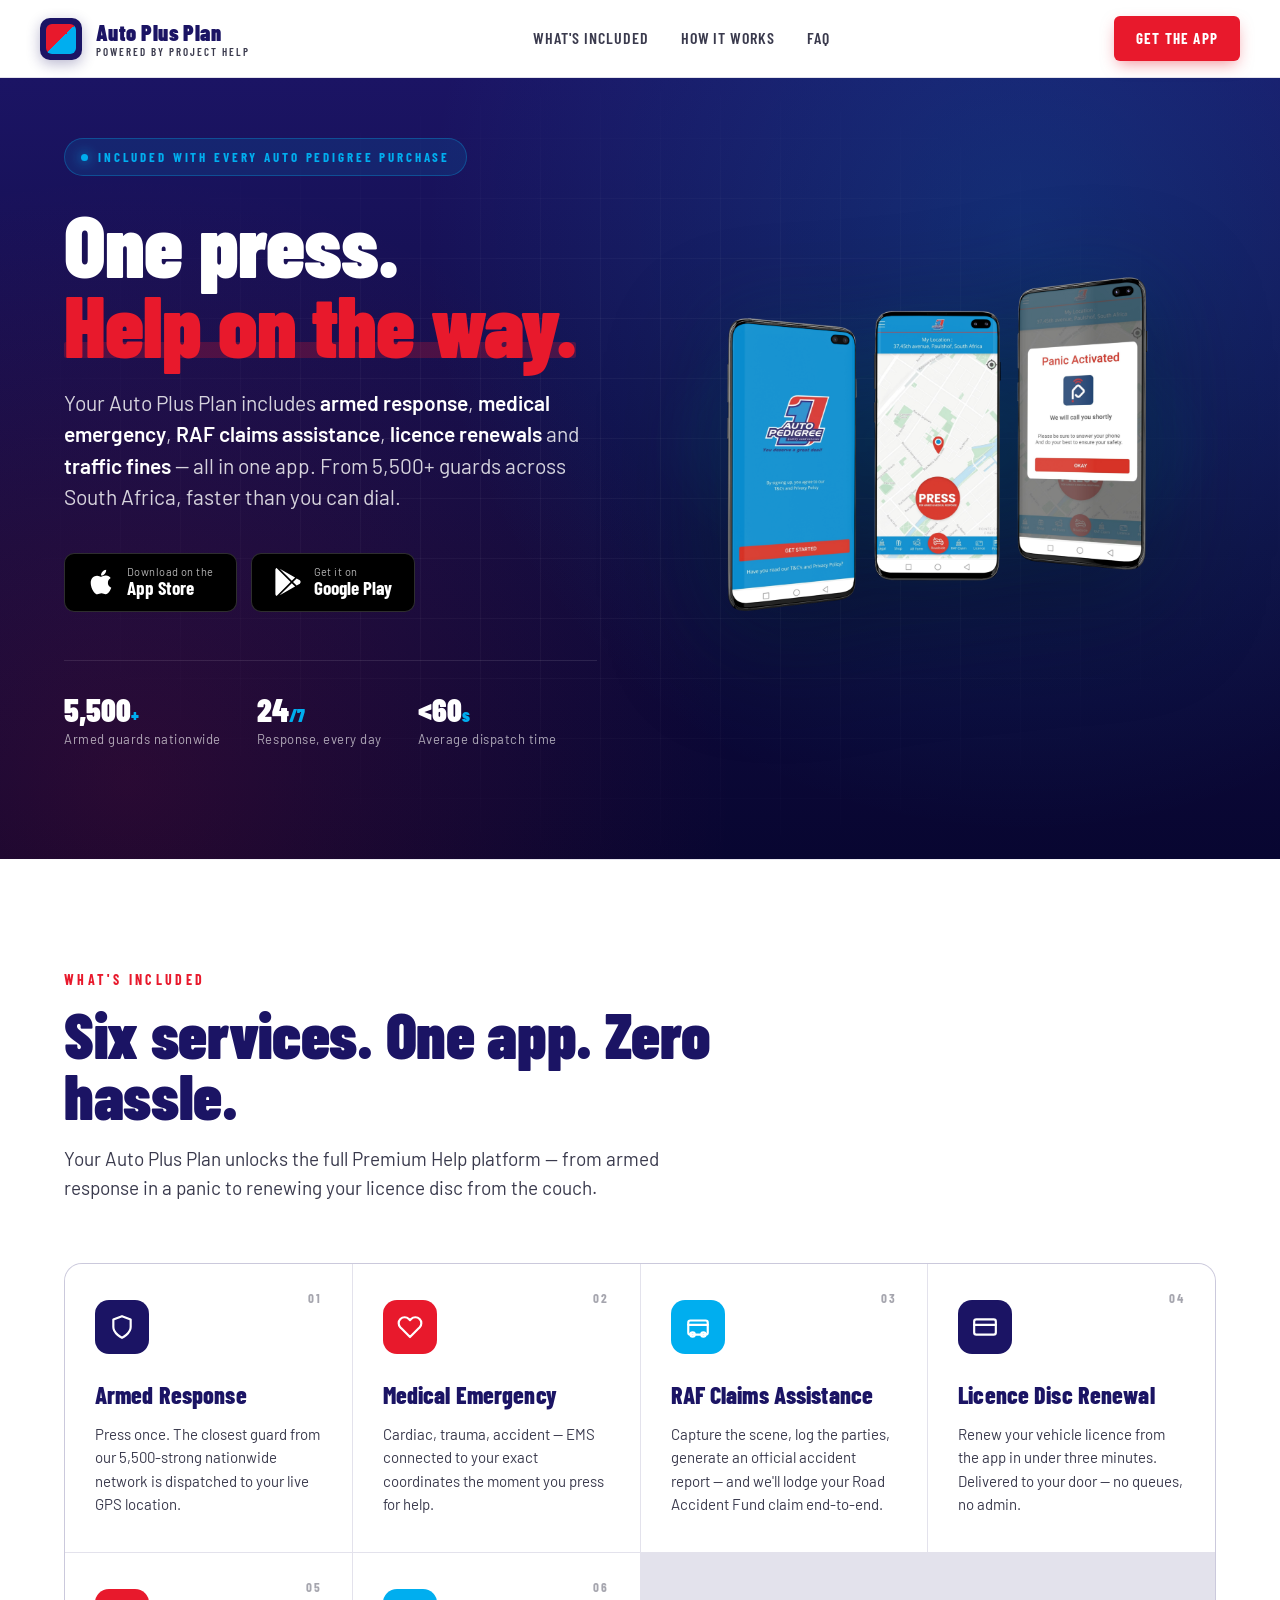
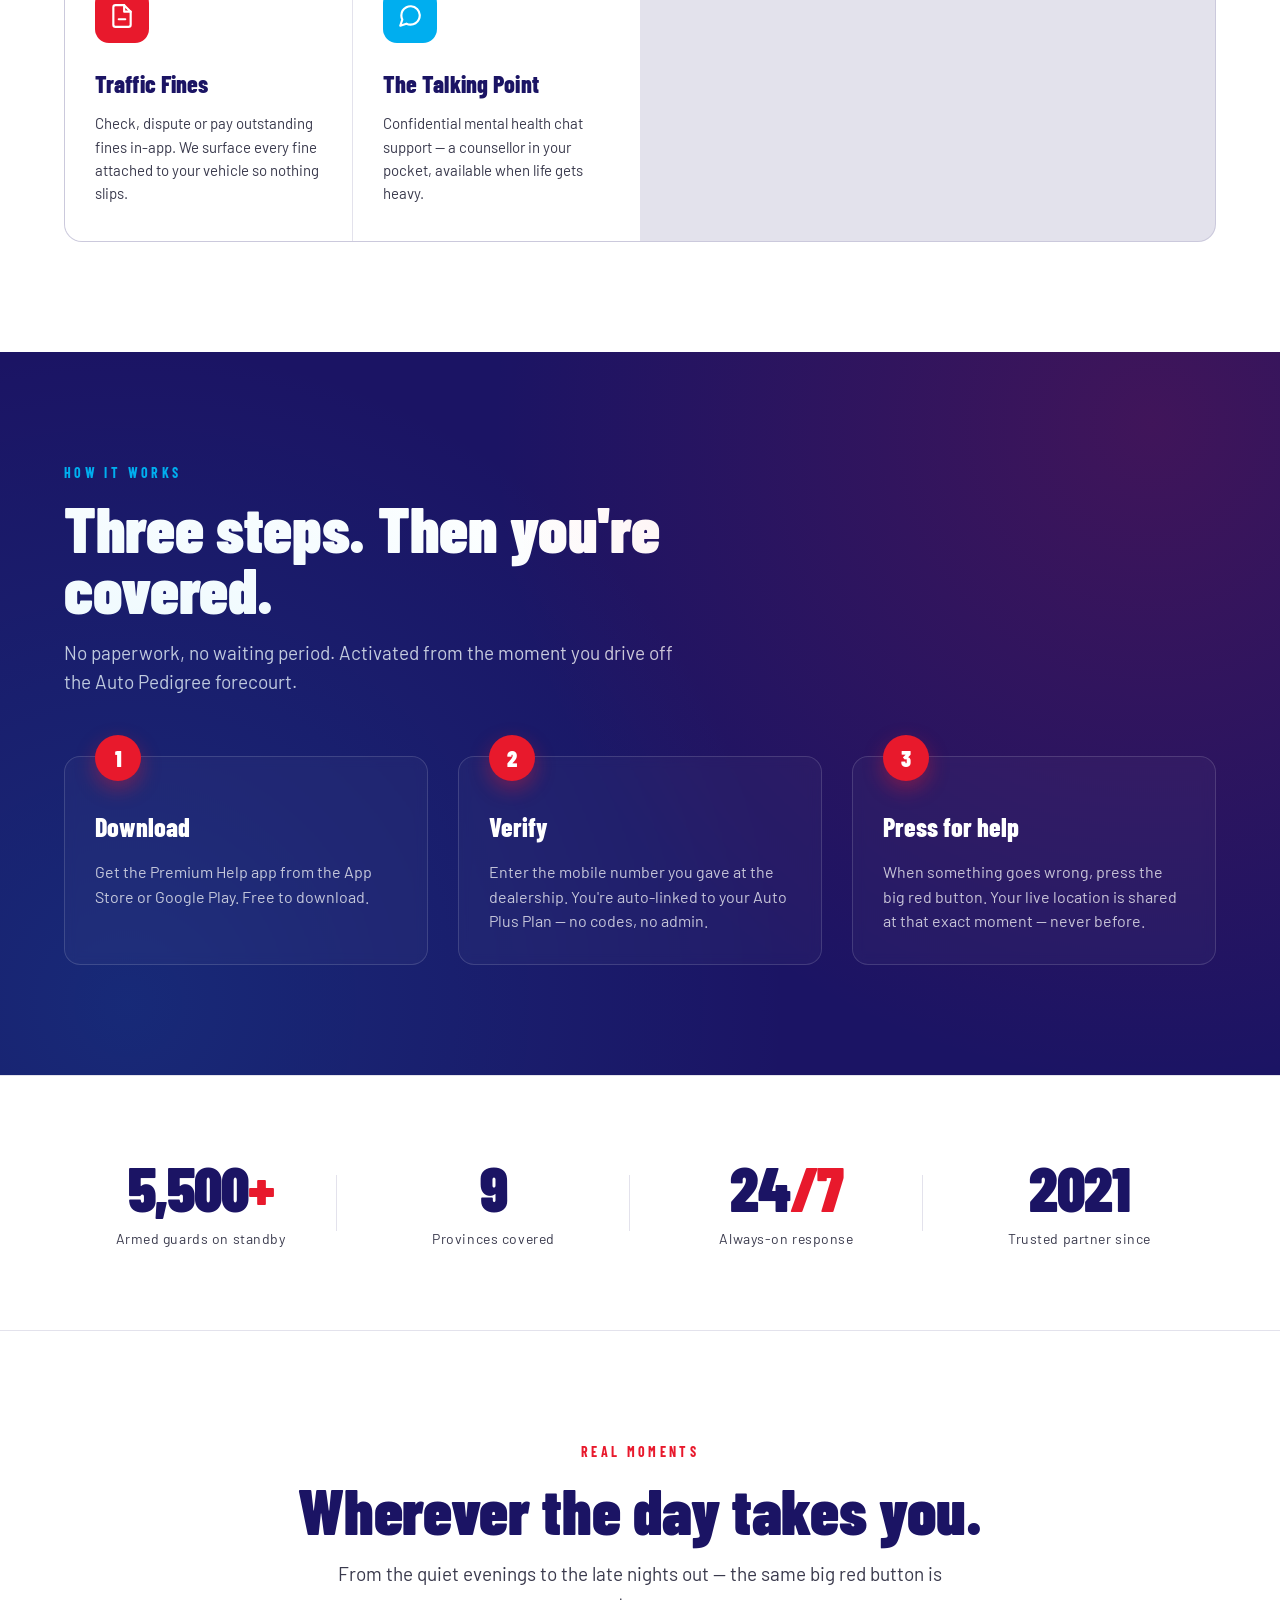
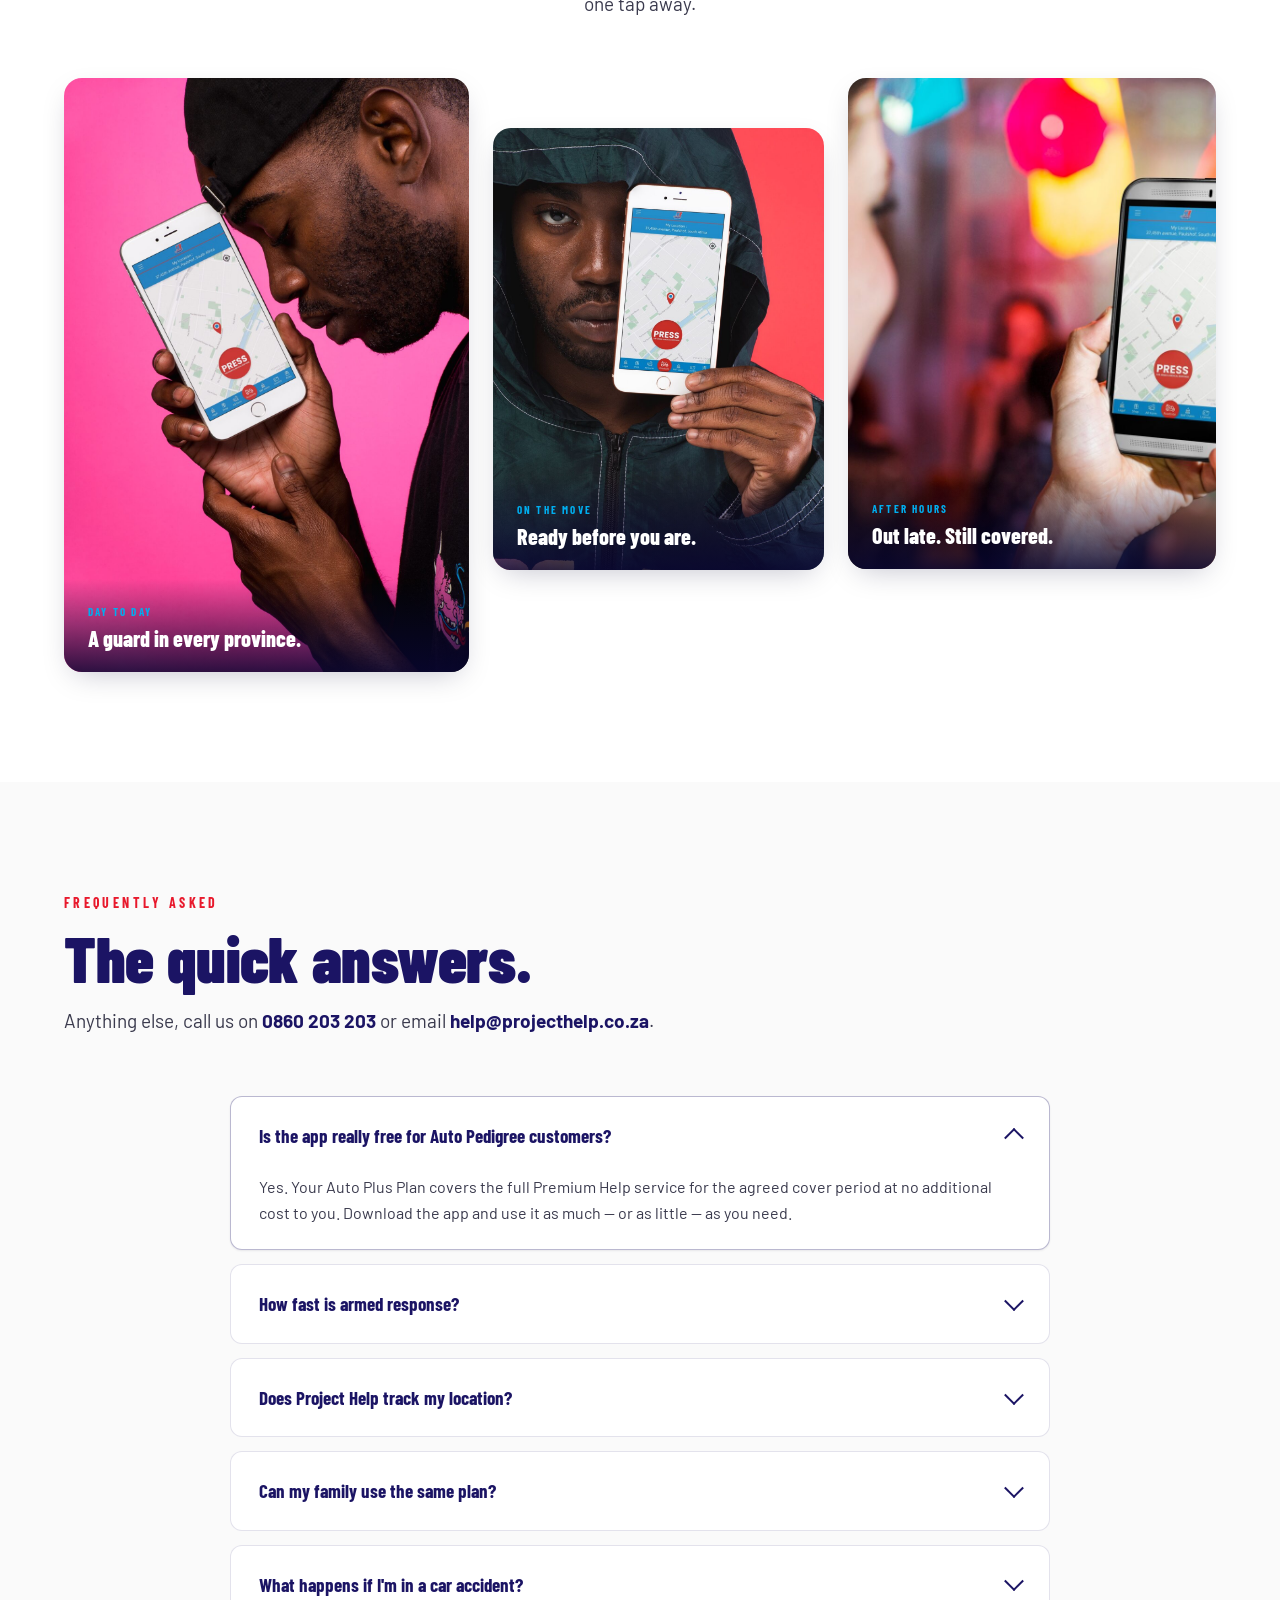
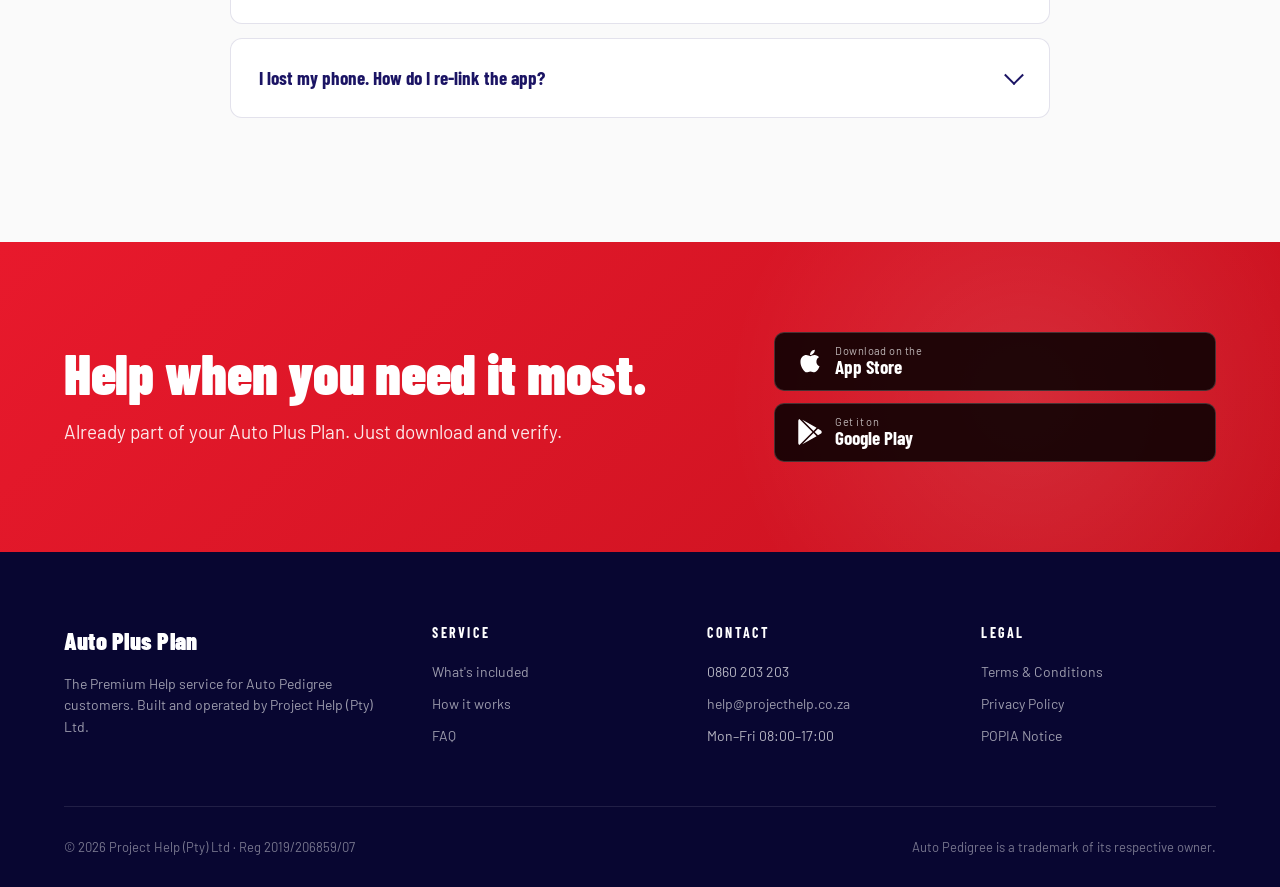
==== docs/index.html @ a04f2f15 "Initial: Auto Pedigree Auto Plus Plan landing page" ====
<!DOCTYPE html>
<html lang="en">
<head>
<meta charset="UTF-8" />
<meta name="viewport" content="width=device-width, initial-scale=1.0" />
<title>Auto Plus Plan — Powered by Project Help</title>
<meta name="description" content="Armed response, medical emergencies, RAF claims, licence renewals and traffic fines — all built into your Auto Pedigree Auto Plus Plan. One press. Help on the way." />
<meta property="og:title" content="Auto Plus Plan — Help when you need it most" />
<meta property="og:description" content="Your Auto Pedigree Auto Plus Plan includes armed response, medical emergency, RAF claims and more — all in one app. Available on App Store and Google Play." />
<meta property="og:type" content="website" />
<link rel="preconnect" href="https://fonts.googleapis.com" />
<link rel="preconnect" href="https://fonts.gstatic.com" crossorigin />
<link href="https://fonts.googleapis.com/css2?family=Barlow:wght@400;500;600;700&family=Barlow+Condensed:wght@500;600;700;800;900&display=swap" rel="stylesheet" />
<style>
:root{
  --navy:#1B1464;
  --navy-dark:#100c40;
  --navy-deeper:#080631;
  --red:#E8192C;
  --red-dark:#c8121f;
  --sky:#00AEEF;
  --sky-soft:#e6f7fd;
  --paper:#FAFAFA;
  --ink:#0a0a14;
  --ink-soft:#3a3a4d;
  --line:rgba(27,20,100,.12);
  --shadow-sm: 0 1px 2px rgba(8,6,49,.08);
  --shadow-md: 0 10px 30px -10px rgba(8,6,49,.25);
  --shadow-lg: 0 25px 60px -20px rgba(8,6,49,.35);
  --display:'Barlow Condensed', system-ui, sans-serif;
  --body:'Barlow', system-ui, sans-serif;
}

*{box-sizing:border-box; margin:0; padding:0;}
html{scroll-behavior:smooth; -webkit-text-size-adjust:100%;}
body{
  font-family:var(--body);
  font-size:17px;
  line-height:1.55;
  color:var(--ink);
  background:var(--paper);
  -webkit-font-smoothing:antialiased;
  overflow-x:hidden;
}
img{max-width:100%; display:block;}
a{color:inherit; text-decoration:none;}
button{font:inherit; cursor:pointer; border:none; background:none;}

.wrap{max-width:1200px; margin:0 auto; padding:0 24px;}

/* ────────────────────────────────────────────────────────────
   NAV
   ──────────────────────────────────────────────────────────── */
.nav{
  position:sticky; top:0; z-index:50;
  background:rgba(255,255,255,.92);
  backdrop-filter:saturate(180%) blur(14px);
  -webkit-backdrop-filter:saturate(180%) blur(14px);
  border-bottom:1px solid var(--line);
}
.nav-inner{
  display:flex; align-items:center; justify-content:space-between;
  padding:16px 0;
}
.nav-brand{
  display:flex; align-items:center; gap:14px;
}
.nav-brand-mark{
  width:42px; height:42px; border-radius:10px;
  background:var(--navy);
  display:grid; place-items:center;
  position:relative;
  box-shadow:0 4px 14px rgba(27,20,100,.3);
}
.nav-brand-mark::before{
  content:""; position:absolute; inset:6px;
  border-radius:6px;
  background:linear-gradient(135deg, var(--red) 0%, var(--red) 50%, var(--sky) 50%, var(--sky) 100%);
}
.nav-brand-text{
  font-family:var(--display);
  font-weight:900;
  font-size:22px;
  line-height:1;
  letter-spacing:.02em;
  color:var(--navy);
}
.nav-brand-text span{
  display:block; font-size:11px; font-weight:600;
  color:var(--ink-soft); letter-spacing:.18em; margin-top:3px;
  text-transform:uppercase;
}
.nav-links{
  display:flex; align-items:center; gap:32px;
}
.nav-links a{
  font-family:var(--display);
  font-weight:600; font-size:16px;
  text-transform:uppercase; letter-spacing:.06em;
  color:var(--ink-soft);
  transition:color .15s;
}
.nav-links a:hover{color:var(--red);}
.nav-cta{
  background:var(--red); color:#fff;
  padding:11px 22px; border-radius:6px;
  font-family:var(--display); font-weight:700;
  font-size:15px; letter-spacing:.08em; text-transform:uppercase;
  box-shadow:0 6px 16px -4px rgba(232,25,44,.5);
  transition:transform .12s, box-shadow .12s;
}
.nav-cta:hover{transform:translateY(-1px); box-shadow:0 10px 22px -4px rgba(232,25,44,.6);}
@media(max-width:780px){.nav-links{display:none;} .nav-cta{padding:9px 16px; font-size:13px;}}

/* ────────────────────────────────────────────────────────────
   HERO
   ──────────────────────────────────────────────────────────── */
.hero{
  position:relative;
  background:
    radial-gradient(circle at 80% 20%, rgba(0,174,239,.18), transparent 50%),
    radial-gradient(circle at 10% 90%, rgba(232,25,44,.14), transparent 45%),
    linear-gradient(180deg, var(--navy) 0%, var(--navy-dark) 60%, var(--navy-deeper) 100%);
  color:#fff;
  overflow:hidden;
  padding:60px 0 110px;
}
.hero::before{
  content:""; position:absolute; inset:0;
  background-image:
    linear-gradient(rgba(255,255,255,.04) 1px, transparent 1px),
    linear-gradient(90deg, rgba(255,255,255,.04) 1px, transparent 1px);
  background-size:60px 60px;
  mask-image:radial-gradient(ellipse at center, #000 30%, transparent 75%);
  -webkit-mask-image:radial-gradient(ellipse at center, #000 30%, transparent 75%);
  pointer-events:none;
}
.hero-grid{
  display:grid;
  grid-template-columns:1fr 1.05fr;
  gap:60px;
  align-items:center;
  position:relative;
}
.hero-eyebrow{
  display:inline-flex; align-items:center; gap:10px;
  font-family:var(--display); font-weight:700;
  font-size:13px; letter-spacing:.22em; text-transform:uppercase;
  color:var(--sky);
  padding:8px 16px;
  background:rgba(0,174,239,.12);
  border:1px solid rgba(0,174,239,.3);
  border-radius:100px;
  margin-bottom:28px;
}
.hero-eyebrow-dot{
  width:7px; height:7px; border-radius:50%;
  background:var(--sky);
  box-shadow:0 0 12px var(--sky);
  animation:pulse 2s ease-in-out infinite;
}
@keyframes pulse{
  0%,100%{opacity:1; transform:scale(1);}
  50%{opacity:.5; transform:scale(1.4);}
}
.hero h1{
  font-family:var(--display);
  font-weight:900;
  font-size:clamp(46px, 7vw, 86px);
  line-height:.92;
  letter-spacing:-.01em;
  margin-bottom:24px;
}
.hero h1 .accent{
  color:var(--red);
  position:relative;
  display:inline-block;
}
.hero h1 .accent::after{
  content:""; position:absolute;
  left:0; right:0; bottom:6%;
  height:.18em;
  background:var(--red);
  opacity:.25;
  border-radius:2px;
  z-index:-1;
}
.hero-sub{
  font-size:21px; line-height:1.5;
  color:rgba(255,255,255,.82);
  max-width:560px;
  margin-bottom:40px;
  font-weight:400;
}
.hero-sub strong{color:#fff; font-weight:600;}
.hero-ctas{
  display:flex; gap:14px; flex-wrap:wrap;
  align-items:center;
}
.store-badge{
  display:inline-flex; align-items:center; gap:12px;
  background:#000; color:#fff;
  padding:12px 22px; border-radius:10px;
  border:1px solid rgba(255,255,255,.18);
  transition:transform .15s, border-color .15s;
}
.store-badge:hover{transform:translateY(-2px); border-color:rgba(255,255,255,.4);}
.store-badge svg{width:28px; height:28px; flex-shrink:0;}
.store-badge-text{display:flex; flex-direction:column; line-height:1.1;}
.store-badge-text small{font-size:11px; color:rgba(255,255,255,.7); letter-spacing:.04em;}
.store-badge-text span{font-family:var(--display); font-weight:700; font-size:19px;}
.hero-trust{
  margin-top:48px;
  display:flex; gap:36px; flex-wrap:wrap;
  padding-top:32px;
  border-top:1px solid rgba(255,255,255,.1);
}
.trust-item{display:flex; flex-direction:column; gap:4px;}
.trust-num{
  font-family:var(--display); font-weight:900;
  font-size:32px; color:#fff; line-height:1;
}
.trust-num .small{font-size:18px; color:var(--sky);}
.trust-label{
  font-size:13px; color:rgba(255,255,255,.65);
  letter-spacing:.04em;
}

/* Hero app mockup — real AP screens */
.hero-app{
  position:relative;
  display:flex; justify-content:center; align-items:center;
}
.hero-app::before{
  content:""; position:absolute;
  inset:8% -6% 8% -6%;
  background:radial-gradient(ellipse at center, rgba(0,174,239,.22) 0%, transparent 65%);
  filter:blur(20px);
  pointer-events:none;
  z-index:0;
}
.hero-app img{
  position:relative; z-index:1;
  width:100%; max-width:640px;
  height:auto;
  filter:drop-shadow(0 30px 60px rgba(0,0,0,.45)) drop-shadow(0 0 40px rgba(0,174,239,.1));
  animation:float 6s ease-in-out infinite;
}
@keyframes float{
  0%,100%{transform:translateY(0);}
  50%{transform:translateY(-10px);}
}

@media(max-width:980px){
  .hero{padding:36px 0 80px;}
  .hero-grid{grid-template-columns:1fr; gap:50px;}
  .hero-app{order:-1;}
  .hero-app img{max-width:520px;}
}
@media(max-width:520px){
  .hero{padding:24px 0 60px;}
  .hero-trust{gap:24px; margin-top:36px;}
  .hero-app img{max-width:100%;}
}

/* ────────────────────────────────────────────────────────────
   SERVICES
   ──────────────────────────────────────────────────────────── */
.section{padding:110px 0;}
.section-eyebrow{
  font-family:var(--display); font-weight:700;
  font-size:14px; letter-spacing:.24em; text-transform:uppercase;
  color:var(--red);
  margin-bottom:14px;
}
.section-title{
  font-family:var(--display); font-weight:900;
  font-size:clamp(38px, 5.2vw, 64px);
  line-height:.95; letter-spacing:-.005em;
  color:var(--navy);
  margin-bottom:18px;
  max-width:760px;
}
.section-sub{
  font-size:19px; color:var(--ink-soft);
  max-width:620px;
  margin-bottom:60px;
}

.services{
  background:#fff;
  position:relative;
}
.services::before{
  content:""; position:absolute; top:0; left:0; right:0; height:1px;
  background:linear-gradient(90deg, transparent, var(--line), transparent);
}
.svc-grid{
  display:grid;
  grid-template-columns:repeat(auto-fit, minmax(280px, 1fr));
  gap:1px;
  background:var(--line);
  border:1px solid var(--line);
  border-radius:18px;
  overflow:hidden;
}
.svc{
  background:#fff;
  padding:36px 30px;
  position:relative;
  transition:background .25s;
}
.svc:hover{background:var(--paper);}
.svc-num{
  font-family:var(--display); font-weight:700;
  font-size:13px; color:var(--ink-soft); opacity:.45;
  letter-spacing:.16em;
  position:absolute; top:24px; right:30px;
}
.svc-icon{
  width:54px; height:54px;
  border-radius:14px;
  display:grid; place-items:center;
  margin-bottom:22px;
  background:var(--navy);
  color:#fff;
  position:relative;
}
.svc:nth-child(2) .svc-icon{background:var(--red);}
.svc:nth-child(3) .svc-icon{background:var(--sky);}
.svc:nth-child(4) .svc-icon{background:var(--navy);}
.svc:nth-child(5) .svc-icon{background:var(--red);}
.svc:nth-child(6) .svc-icon{background:var(--sky);}
.svc-icon svg{width:26px; height:26px;}
.svc-title{
  font-family:var(--display); font-weight:800;
  font-size:24px;
  color:var(--navy);
  margin-bottom:10px;
  letter-spacing:.005em;
}
.svc-body{
  font-size:15px; line-height:1.55;
  color:var(--ink-soft);
}

/* ────────────────────────────────────────────────────────────
   HOW IT WORKS
   ──────────────────────────────────────────────────────────── */
.how{
  background:var(--navy);
  color:#fff;
  position:relative;
  overflow:hidden;
}
.how::before{
  content:""; position:absolute; inset:0;
  background:
    radial-gradient(circle at 90% 10%, rgba(232,25,44,.18), transparent 50%),
    radial-gradient(circle at 10% 90%, rgba(0,174,239,.14), transparent 50%);
  pointer-events:none;
}
.how .section-eyebrow{color:var(--sky);}
.how .section-title{color:#fff;}
.how .section-sub{color:rgba(255,255,255,.78);}
.how-steps{
  display:grid;
  grid-template-columns:repeat(3, 1fr);
  gap:30px;
  position:relative;
}
.step{
  position:relative;
  padding:36px 30px 30px;
  border:1px solid rgba(255,255,255,.14);
  border-radius:16px;
  background:rgba(255,255,255,.03);
  backdrop-filter:blur(6px);
}
.step-num{
  position:absolute; top:-22px; left:30px;
  width:46px; height:46px; border-radius:50%;
  background:var(--red);
  display:grid; place-items:center;
  font-family:var(--display); font-weight:900;
  font-size:22px; color:#fff;
  box-shadow:0 8px 20px rgba(232,25,44,.4);
}
.step-title{
  font-family:var(--display); font-weight:800;
  font-size:26px;
  margin-top:14px;
  margin-bottom:12px;
}
.step-body{
  font-size:16px; line-height:1.55;
  color:rgba(255,255,255,.74);
}
@media(max-width:820px){
  .how-steps{grid-template-columns:1fr;}
}

/* ────────────────────────────────────────────────────────────
   PROOF STRIP
   ──────────────────────────────────────────────────────────── */
.proof{
  background:#fff;
  padding:80px 0;
  border-top:1px solid var(--line);
  border-bottom:1px solid var(--line);
}
.proof-grid{
  display:grid;
  grid-template-columns:repeat(4, 1fr);
  gap:20px;
  text-align:center;
}
.proof-item{
  padding:0 16px;
  position:relative;
}
.proof-item:not(:last-child)::after{
  content:""; position:absolute; right:0; top:20%; bottom:20%;
  width:1px; background:var(--line);
}
.proof-num{
  font-family:var(--display); font-weight:900;
  font-size:clamp(42px, 5vw, 62px);
  color:var(--navy); line-height:1;
  letter-spacing:-.02em;
}
.proof-num .accent{color:var(--red);}
.proof-label{
  margin-top:10px;
  font-size:14px;
  color:var(--ink-soft);
  letter-spacing:.04em;
}
@media(max-width:780px){
  .proof-grid{grid-template-columns:repeat(2, 1fr); gap:32px 16px;}
  .proof-item:nth-child(2)::after{display:none;}
}

/* ────────────────────────────────────────────────────────────
   LIFESTYLE BAND
   ──────────────────────────────────────────────────────────── */
.life{
  background:#fff;
  padding:110px 0;
  position:relative;
  overflow:hidden;
}
.life-head{
  max-width:760px;
  margin:0 auto 60px;
  text-align:center;
}
.life-head .section-eyebrow{margin-bottom:18px;}
.life-head .section-title{margin-left:auto; margin-right:auto;}
.life-head .section-sub{margin-left:auto; margin-right:auto; margin-bottom:0;}

.life-grid{
  display:grid;
  grid-template-columns:1.1fr .9fr 1fr;
  grid-template-rows:auto;
  gap:24px;
  align-items:start;
}
.life-card{
  position:relative;
  border-radius:18px;
  overflow:hidden;
  background:var(--paper);
  box-shadow:var(--shadow-md);
  aspect-ratio:3/4;
}
.life-card.tall{aspect-ratio:3/4.4;}
.life-card.offset{margin-top:50px;}
.life-card img{
  width:100%; height:100%;
  object-fit:cover;
  transition:transform .6s ease;
}
.life-card:hover img{transform:scale(1.04);}
.life-card .life-caption{
  position:absolute;
  left:0; right:0; bottom:0;
  padding:24px 24px 22px;
  background:linear-gradient(180deg, transparent 0%, rgba(8,6,49,.85) 100%);
  color:#fff;
}
.life-card .life-caption-tag{
  font-family:var(--display); font-weight:700;
  font-size:11px; letter-spacing:.2em; text-transform:uppercase;
  color:var(--sky);
  margin-bottom:6px;
}
.life-card .life-caption-title{
  font-family:var(--display); font-weight:800;
  font-size:22px;
  line-height:1.1;
}

@media(max-width:880px){
  .life-grid{grid-template-columns:1fr 1fr; gap:18px;}
  .life-card.offset{margin-top:0;}
  .life-card:nth-child(3){grid-column:1 / -1; aspect-ratio:16/9;}
}
@media(max-width:520px){
  .life-grid{grid-template-columns:1fr;}
  .life-card,
  .life-card.tall,
  .life-card:nth-child(3){aspect-ratio:4/5;}
}
.faq{background:var(--paper);}
.faq-list{
  max-width:820px;
  margin:0 auto;
}
.faq-item{
  border:1px solid var(--line);
  border-radius:12px;
  background:#fff;
  margin-bottom:14px;
  overflow:hidden;
  transition:border-color .15s, box-shadow .15s;
}
.faq-item[open]{
  border-color:rgba(27,20,100,.3);
  box-shadow:var(--shadow-sm);
}
.faq-item summary{
  list-style:none;
  padding:24px 60px 24px 28px;
  font-family:var(--display);
  font-weight:700; font-size:19px;
  color:var(--navy);
  cursor:pointer;
  position:relative;
  transition:color .15s;
}
.faq-item summary::-webkit-details-marker{display:none;}
.faq-item summary::after{
  content:""; position:absolute;
  right:28px; top:50%; transform:translateY(-50%);
  width:12px; height:12px;
  border-right:2px solid currentColor;
  border-bottom:2px solid currentColor;
  transform:translateY(-70%) rotate(45deg);
  transition:transform .2s;
}
.faq-item[open] summary::after{
  transform:translateY(-30%) rotate(-135deg);
}
.faq-item summary:hover{color:var(--red);}
.faq-answer{
  padding:0 28px 24px;
  font-size:16px; line-height:1.6;
  color:var(--ink-soft);
}
.faq-answer strong{color:var(--navy);}

/* ────────────────────────────────────────────────────────────
   CTA STRIP
   ──────────────────────────────────────────────────────────── */
.cta-strip{
  background:linear-gradient(135deg, var(--red) 0%, var(--red-dark) 100%);
  color:#fff;
  padding:90px 0;
  position:relative;
  overflow:hidden;
}
.cta-strip::before{
  content:""; position:absolute;
  top:-50%; right:-10%;
  width:60%; height:200%;
  background:radial-gradient(circle, rgba(255,255,255,.1) 0%, transparent 60%);
  pointer-events:none;
}
.cta-inner{
  display:grid; grid-template-columns:1.5fr 1fr;
  gap:48px;
  align-items:center;
  position:relative;
}
.cta-strip h2{
  font-family:var(--display); font-weight:900;
  font-size:clamp(36px, 4.6vw, 56px);
  line-height:.98;
  letter-spacing:-.005em;
  margin-bottom:16px;
}
.cta-strip p{
  font-size:19px;
  color:rgba(255,255,255,.9);
  max-width:520px;
}
.cta-buttons{
  display:flex; flex-direction:column; gap:12px;
}
@media(max-width:780px){
  .cta-inner{grid-template-columns:1fr; gap:32px;}
  .cta-buttons{flex-direction:row; flex-wrap:wrap;}
}

/* ────────────────────────────────────────────────────────────
   FOOTER
   ──────────────────────────────────────────────────────────── */
.footer{
  background:var(--navy-deeper);
  color:rgba(255,255,255,.7);
  padding:70px 0 30px;
  font-size:14px;
}
.footer-grid{
  display:grid;
  grid-template-columns:1.4fr 1fr 1fr 1fr;
  gap:40px;
  padding-bottom:50px;
  border-bottom:1px solid rgba(255,255,255,.1);
}
.footer-brand{
  font-family:var(--display); font-weight:900;
  color:#fff; font-size:24px;
  margin-bottom:14px;
  letter-spacing:.01em;
}
.footer-tagline{
  font-size:14px;
  color:rgba(255,255,255,.6);
  max-width:340px;
  line-height:1.55;
}
.footer-col h4{
  font-family:var(--display); font-weight:700;
  font-size:14px; letter-spacing:.16em; text-transform:uppercase;
  color:#fff;
  margin-bottom:18px;
}
.footer-col ul{list-style:none;}
.footer-col li{margin-bottom:10px;}
.footer-col a{
  color:rgba(255,255,255,.6);
  transition:color .15s;
}
.footer-col a:hover{color:var(--red);}
.footer-base{
  display:flex; justify-content:space-between; flex-wrap:wrap;
  gap:16px;
  padding-top:30px;
  font-size:13px;
  color:rgba(255,255,255,.45);
}
@media(max-width:780px){
  .footer-grid{grid-template-columns:1fr 1fr; gap:36px 24px;}
}
@media(max-width:480px){
  .footer-grid{grid-template-columns:1fr;}
}

/* ────────────────────────────────────────────────────────────
   UTILITY
   ──────────────────────────────────────────────────────────── */
.fade-in{
  opacity:0; transform:translateY(20px);
  animation:fadeUp .8s ease forwards;
}
@keyframes fadeUp{to{opacity:1; transform:translateY(0);}}
.delay-1{animation-delay:.1s;}
.delay-2{animation-delay:.2s;}
.delay-3{animation-delay:.3s;}
</style>
</head>
<body>

<!-- NAV -->
<nav class="nav">
  <div class="wrap nav-inner">
    <a href="/" class="nav-brand">
      <span class="nav-brand-mark" aria-hidden="true"></span>
      <span class="nav-brand-text">Auto Plus Plan<span>Powered by Project Help</span></span>
    </a>
    <div class="nav-links">
      <a href="#whats-included">What's included</a>
      <a href="#how-it-works">How it works</a>
      <a href="#faq">FAQ</a>
    </div>
    <a href="#download" class="nav-cta">Get the App</a>
  </div>
</nav>

<!-- HERO -->
<section class="hero">
  <div class="wrap hero-grid">
    <div class="hero-copy">
      <div class="hero-eyebrow fade-in">
        <span class="hero-eyebrow-dot"></span>
        Included with every Auto Pedigree purchase
      </div>
      <h1 class="fade-in delay-1">
        One press.<br>
        <span class="accent">Help on the way.</span>
      </h1>
      <p class="hero-sub fade-in delay-2">
        Your Auto Plus Plan includes <strong>armed response</strong>, <strong>medical emergency</strong>, <strong>RAF claims assistance</strong>, <strong>licence renewals</strong> and <strong>traffic fines</strong> — all in one app. From 5,500+ guards across South Africa, faster than you can dial.
      </p>
      <div class="hero-ctas fade-in delay-3" id="download">
        <a href="#" class="store-badge" aria-label="Download on the App Store">
          <svg viewBox="0 0 384 512" fill="currentColor"><path d="M318.7 268.7c-.2-36.7 16.4-64.4 50-84.8-18.8-26.9-47.2-41.7-84.7-44.6-35.5-2.8-74.3 20.7-88.5 20.7-15 0-49.4-19.7-76.4-19.7C63.3 141.2 4 184.8 4 273.5q0 39.3 14.4 81.2c12.8 36.7 59 126.7 107.2 125.2 25.2-.6 43-17.9 75.8-17.9 31.8 0 48.3 17.9 76.4 17.9 48.6-.7 90.4-82.5 102.6-119.3-65.2-30.7-61.7-90-61.7-91.9zm-56.6-164.2c27.3-32.4 24.8-61.9 24-72.5-24.1 1.4-52 16.4-67.9 34.9-17.5 19.8-27.8 44.3-25.6 71.9 26.1 2 49.9-11.4 69.5-34.3z"/></svg>
          <span class="store-badge-text"><small>Download on the</small><span>App Store</span></span>
        </a>
        <a href="#" class="store-badge" aria-label="Get it on Google Play">
          <svg viewBox="0 0 512 512" fill="currentColor"><path d="M325.3 234.3 104.6 13l280.8 161.2-60.1 60.1zM47 0C34 6.8 25.3 19.2 25.3 35.3v441.3c0 16.1 8.7 28.5 21.7 35.3l256.6-256L47 0zm425.2 225.6-58.9-34.1-65.7 64.5 65.7 64.5 60.1-34.1c18-14.3 18-46.5-1.2-60.8zM104.6 499l280.8-161.2-60.1-60.1L104.6 499z"/></svg>
          <span class="store-badge-text"><small>Get it on</small><span>Google Play</span></span>
        </a>
      </div>
      <div class="hero-trust fade-in delay-3">
        <div class="trust-item">
          <div class="trust-num">5,500<span class="small">+</span></div>
          <div class="trust-label">Armed guards nationwide</div>
        </div>
        <div class="trust-item">
          <div class="trust-num">24<span class="small">/7</span></div>
          <div class="trust-label">Response, every day</div>
        </div>
        <div class="trust-item">
          <div class="trust-num">&lt;60<span class="small">s</span></div>
          <div class="trust-label">Average dispatch time</div>
        </div>
      </div>
    </div>

    <div class="hero-app fade-in delay-2">
      <img src="assets/hero-app.png" alt="Auto Pedigree Premium Help app — splash screen, panic button on map, and Panic Activated confirmation" loading="eager" width="640" height="430" />
    </div>
  </div>
</section>

<!-- SERVICES -->
<section class="section services" id="whats-included">
  <div class="wrap">
    <div class="section-eyebrow">What's included</div>
    <h2 class="section-title">Six services. One app. Zero hassle.</h2>
    <p class="section-sub">
      Your Auto Plus Plan unlocks the full Premium Help platform — from armed response in a panic to renewing your licence disc from the couch.
    </p>

    <div class="svc-grid">
      <div class="svc">
        <div class="svc-num">01</div>
        <div class="svc-icon">
          <svg viewBox="0 0 24 24" fill="none" stroke="currentColor" stroke-width="2" stroke-linecap="round" stroke-linejoin="round"><path d="M12 22s8-4 8-10V5l-8-3-8 3v7c0 6 8 10 8 10z"/></svg>
        </div>
        <div class="svc-title">Armed Response</div>
        <div class="svc-body">Press once. The closest guard from our 5,500-strong nationwide network is dispatched to your live GPS location.</div>
      </div>

      <div class="svc">
        <div class="svc-num">02</div>
        <div class="svc-icon">
          <svg viewBox="0 0 24 24" fill="none" stroke="currentColor" stroke-width="2" stroke-linecap="round" stroke-linejoin="round"><path d="M20.84 4.61a5.5 5.5 0 0 0-7.78 0L12 5.67l-1.06-1.06a5.5 5.5 0 0 0-7.78 7.78l1.06 1.06L12 21.23l7.78-7.78 1.06-1.06a5.5 5.5 0 0 0 0-7.78z"/></svg>
        </div>
        <div class="svc-title">Medical Emergency</div>
        <div class="svc-body">Cardiac, trauma, accident — EMS connected to your exact coordinates the moment you press for help.</div>
      </div>

      <div class="svc">
        <div class="svc-num">03</div>
        <div class="svc-icon">
          <svg viewBox="0 0 24 24" fill="none" stroke="currentColor" stroke-width="2" stroke-linecap="round" stroke-linejoin="round"><rect x="3" y="6" width="18" height="13" rx="2"/><circle cx="7" cy="19" r="2"/><circle cx="17" cy="19" r="2"/><path d="M3 10h18"/></svg>
        </div>
        <div class="svc-title">RAF Claims Assistance</div>
        <div class="svc-body">Capture the scene, log the parties, generate an official accident report — and we'll lodge your Road Accident Fund claim end-to-end.</div>
      </div>

      <div class="svc">
        <div class="svc-num">04</div>
        <div class="svc-icon">
          <svg viewBox="0 0 24 24" fill="none" stroke="currentColor" stroke-width="2" stroke-linecap="round" stroke-linejoin="round"><rect x="2" y="5" width="20" height="14" rx="2"/><line x1="2" y1="10" x2="22" y2="10"/></svg>
        </div>
        <div class="svc-title">Licence Disc Renewal</div>
        <div class="svc-body">Renew your vehicle licence from the app in under three minutes. Delivered to your door — no queues, no admin.</div>
      </div>

      <div class="svc">
        <div class="svc-num">05</div>
        <div class="svc-icon">
          <svg viewBox="0 0 24 24" fill="none" stroke="currentColor" stroke-width="2" stroke-linecap="round" stroke-linejoin="round"><path d="M14 2H6a2 2 0 0 0-2 2v16a2 2 0 0 0 2 2h12a2 2 0 0 0 2-2V8z"/><polyline points="14 2 14 8 20 8"/><line x1="9" y1="15" x2="15" y2="15"/></svg>
        </div>
        <div class="svc-title">Traffic Fines</div>
        <div class="svc-body">Check, dispute or pay outstanding fines in-app. We surface every fine attached to your vehicle so nothing slips.</div>
      </div>

      <div class="svc">
        <div class="svc-num">06</div>
        <div class="svc-icon">
          <svg viewBox="0 0 24 24" fill="none" stroke="currentColor" stroke-width="2" stroke-linecap="round" stroke-linejoin="round"><path d="M21 11.5a8.38 8.38 0 0 1-.9 3.8 8.5 8.5 0 0 1-7.6 4.7 8.38 8.38 0 0 1-3.8-.9L3 21l1.9-5.7a8.38 8.38 0 0 1-.9-3.8 8.5 8.5 0 0 1 4.7-7.6 8.38 8.38 0 0 1 3.8-.9h.5a8.48 8.48 0 0 1 8 8v.5z"/></svg>
        </div>
        <div class="svc-title">The Talking Point</div>
        <div class="svc-body">Confidential mental health chat support — a counsellor in your pocket, available when life gets heavy.</div>
      </div>
    </div>
  </div>
</section>

<!-- HOW IT WORKS -->
<section class="section how" id="how-it-works">
  <div class="wrap">
    <div class="section-eyebrow">How it works</div>
    <h2 class="section-title">Three steps. Then you're covered.</h2>
    <p class="section-sub">No paperwork, no waiting period. Activated from the moment you drive off the Auto Pedigree forecourt.</p>

    <div class="how-steps">
      <div class="step">
        <div class="step-num">1</div>
        <div class="step-title">Download</div>
        <div class="step-body">Get the Premium Help app from the App Store or Google Play. Free to download.</div>
      </div>
      <div class="step">
        <div class="step-num">2</div>
        <div class="step-title">Verify</div>
        <div class="step-body">Enter the mobile number you gave at the dealership. You're auto-linked to your Auto Plus Plan — no codes, no admin.</div>
      </div>
      <div class="step">
        <div class="step-num">3</div>
        <div class="step-title">Press for help</div>
        <div class="step-body">When something goes wrong, press the big red button. Your live location is shared at that exact moment — never before.</div>
      </div>
    </div>
  </div>
</section>

<!-- PROOF STRIP -->
<section class="proof">
  <div class="wrap">
    <div class="proof-grid">
      <div class="proof-item">
        <div class="proof-num">5,500<span class="accent">+</span></div>
        <div class="proof-label">Armed guards on standby</div>
      </div>
      <div class="proof-item">
        <div class="proof-num">9</div>
        <div class="proof-label">Provinces covered</div>
      </div>
      <div class="proof-item">
        <div class="proof-num">24<span class="accent">/7</span></div>
        <div class="proof-label">Always-on response</div>
      </div>
      <div class="proof-item">
        <div class="proof-num">2021</div>
        <div class="proof-label">Trusted partner since</div>
      </div>
    </div>
  </div>
</section>

<!-- LIFESTYLE BAND -->
<section class="life">
  <div class="wrap">
    <div class="life-head">
      <div class="section-eyebrow">Real moments</div>
      <h2 class="section-title">Wherever the day takes you.</h2>
      <p class="section-sub">From the quiet evenings to the late nights out — the same big red button is one tap away.</p>
    </div>

    <div class="life-grid">
      <div class="life-card tall">
        <img src="assets/life-beanie.jpg" alt="Auto Pedigree customer using the Premium Help app on his phone" loading="lazy" />
        <div class="life-caption">
          <div class="life-caption-tag">Day to day</div>
          <div class="life-caption-title">A guard in every province.</div>
        </div>
      </div>
      <div class="life-card offset">
        <img src="assets/life-hood.jpg" alt="Young man holding the Premium Help app open on his phone" loading="lazy" />
        <div class="life-caption">
          <div class="life-caption-tag">On the move</div>
          <div class="life-caption-title">Ready before you are.</div>
        </div>
      </div>
      <div class="life-card">
        <img src="assets/life-party.jpg" alt="Young woman out at night with the Premium Help app open" loading="lazy" />
        <div class="life-caption">
          <div class="life-caption-tag">After hours</div>
          <div class="life-caption-title">Out late. Still covered.</div>
        </div>
      </div>
    </div>
  </div>
</section>

<!-- FAQ -->
<section class="section faq" id="faq">
  <div class="wrap">
    <div class="section-eyebrow">Frequently asked</div>
    <h2 class="section-title">The quick answers.</h2>
    <p class="section-sub">Anything else, call us on <strong style="color:var(--navy);">0860 203 203</strong> or email <strong style="color:var(--navy);">help@projecthelp.co.za</strong>.</p>

    <div class="faq-list">
      <details class="faq-item" open>
        <summary>Is the app really free for Auto Pedigree customers?</summary>
        <div class="faq-answer">
          Yes. Your Auto Plus Plan covers the full Premium Help service for the agreed cover period at no additional cost to you. Download the app and use it as much — or as little — as you need.
        </div>
      </details>
      <details class="faq-item">
        <summary>How fast is armed response?</summary>
        <div class="faq-answer">
          Average dispatch is under 60 seconds nationwide. Actual arrival time depends on traffic and the closest available unit — but with <strong>5,500+ guards</strong> across the country, there's almost always someone close.
        </div>
      </details>
      <details class="faq-item">
        <summary>Does Project Help track my location?</summary>
        <div class="faq-answer">
          No. Your GPS is shared <strong>only at the moment you press the panic button</strong> — and only with the dispatched guard. We don't log, sell or retain your movement data. Privacy is built in.
        </div>
      </details>
      <details class="faq-item">
        <summary>Can my family use the same plan?</summary>
        <div class="faq-answer">
          Yes — the Family plan covers your spouse and dependants on a single subscription. Contact us on 0860 203 203 to upgrade.
        </div>
      </details>
      <details class="faq-item">
        <summary>What happens if I'm in a car accident?</summary>
        <div class="faq-answer">
          Open the app, tap <strong>RAF Claim</strong>, and follow the steps: capture the scene, log the other parties, and generate the official accident report. Project Help then lodges and manages your Road Accident Fund claim end-to-end — at no extra cost.
        </div>
      </details>
      <details class="faq-item">
        <summary>I lost my phone. How do I re-link the app?</summary>
        <div class="faq-answer">
          Just reinstall the app on the new phone and enter the same mobile number you registered at the dealership. Your Auto Plus Plan re-links automatically.
        </div>
      </details>
    </div>
  </div>
</section>

<!-- CTA STRIP -->
<section class="cta-strip">
  <div class="wrap cta-inner">
    <div>
      <h2>Help when you need it most.</h2>
      <p>Already part of your Auto Plus Plan. Just download and verify.</p>
    </div>
    <div class="cta-buttons">
      <a href="#" class="store-badge" style="background:rgba(0,0,0,.85);">
        <svg viewBox="0 0 384 512" fill="currentColor" style="width:26px; height:26px;"><path d="M318.7 268.7c-.2-36.7 16.4-64.4 50-84.8-18.8-26.9-47.2-41.7-84.7-44.6-35.5-2.8-74.3 20.7-88.5 20.7-15 0-49.4-19.7-76.4-19.7C63.3 141.2 4 184.8 4 273.5q0 39.3 14.4 81.2c12.8 36.7 59 126.7 107.2 125.2 25.2-.6 43-17.9 75.8-17.9 31.8 0 48.3 17.9 76.4 17.9 48.6-.7 90.4-82.5 102.6-119.3-65.2-30.7-61.7-90-61.7-91.9zm-56.6-164.2c27.3-32.4 24.8-61.9 24-72.5-24.1 1.4-52 16.4-67.9 34.9-17.5 19.8-27.8 44.3-25.6 71.9 26.1 2 49.9-11.4 69.5-34.3z"/></svg>
        <span class="store-badge-text"><small>Download on the</small><span>App Store</span></span>
      </a>
      <a href="#" class="store-badge" style="background:rgba(0,0,0,.85);">
        <svg viewBox="0 0 512 512" fill="currentColor" style="width:26px; height:26px;"><path d="M325.3 234.3 104.6 13l280.8 161.2-60.1 60.1zM47 0C34 6.8 25.3 19.2 25.3 35.3v441.3c0 16.1 8.7 28.5 21.7 35.3l256.6-256L47 0zm425.2 225.6-58.9-34.1-65.7 64.5 65.7 64.5 60.1-34.1c18-14.3 18-46.5-1.2-60.8zM104.6 499l280.8-161.2-60.1-60.1L104.6 499z"/></svg>
        <span class="store-badge-text"><small>Get it on</small><span>Google Play</span></span>
      </a>
    </div>
  </div>
</section>

<!-- FOOTER -->
<footer class="footer">
  <div class="wrap">
    <div class="footer-grid">
      <div>
        <div class="footer-brand">Auto Plus Plan</div>
        <div class="footer-tagline">
          The Premium Help service for Auto Pedigree customers. Built and operated by Project Help (Pty) Ltd.
        </div>
      </div>
      <div class="footer-col">
        <h4>Service</h4>
        <ul>
          <li><a href="#whats-included">What's included</a></li>
          <li><a href="#how-it-works">How it works</a></li>
          <li><a href="#faq">FAQ</a></li>
        </ul>
      </div>
      <div class="footer-col">
        <h4>Contact</h4>
        <ul>
          <li>0860 203 203</li>
          <li><a href="mailto:help@projecthelp.co.za">help@projecthelp.co.za</a></li>
          <li>Mon–Fri 08:00–17:00</li>
        </ul>
      </div>
      <div class="footer-col">
        <h4>Legal</h4>
        <ul>
          <li><a href="#">Terms &amp; Conditions</a></li>
          <li><a href="#">Privacy Policy</a></li>
          <li><a href="#">POPIA Notice</a></li>
        </ul>
      </div>
    </div>
    <div class="footer-base">
      <div>© 2026 Project Help (Pty) Ltd · Reg 2019/206859/07</div>
      <div>Auto Pedigree is a trademark of its respective owner.</div>
    </div>
  </div>
</footer>

</body>
</html>
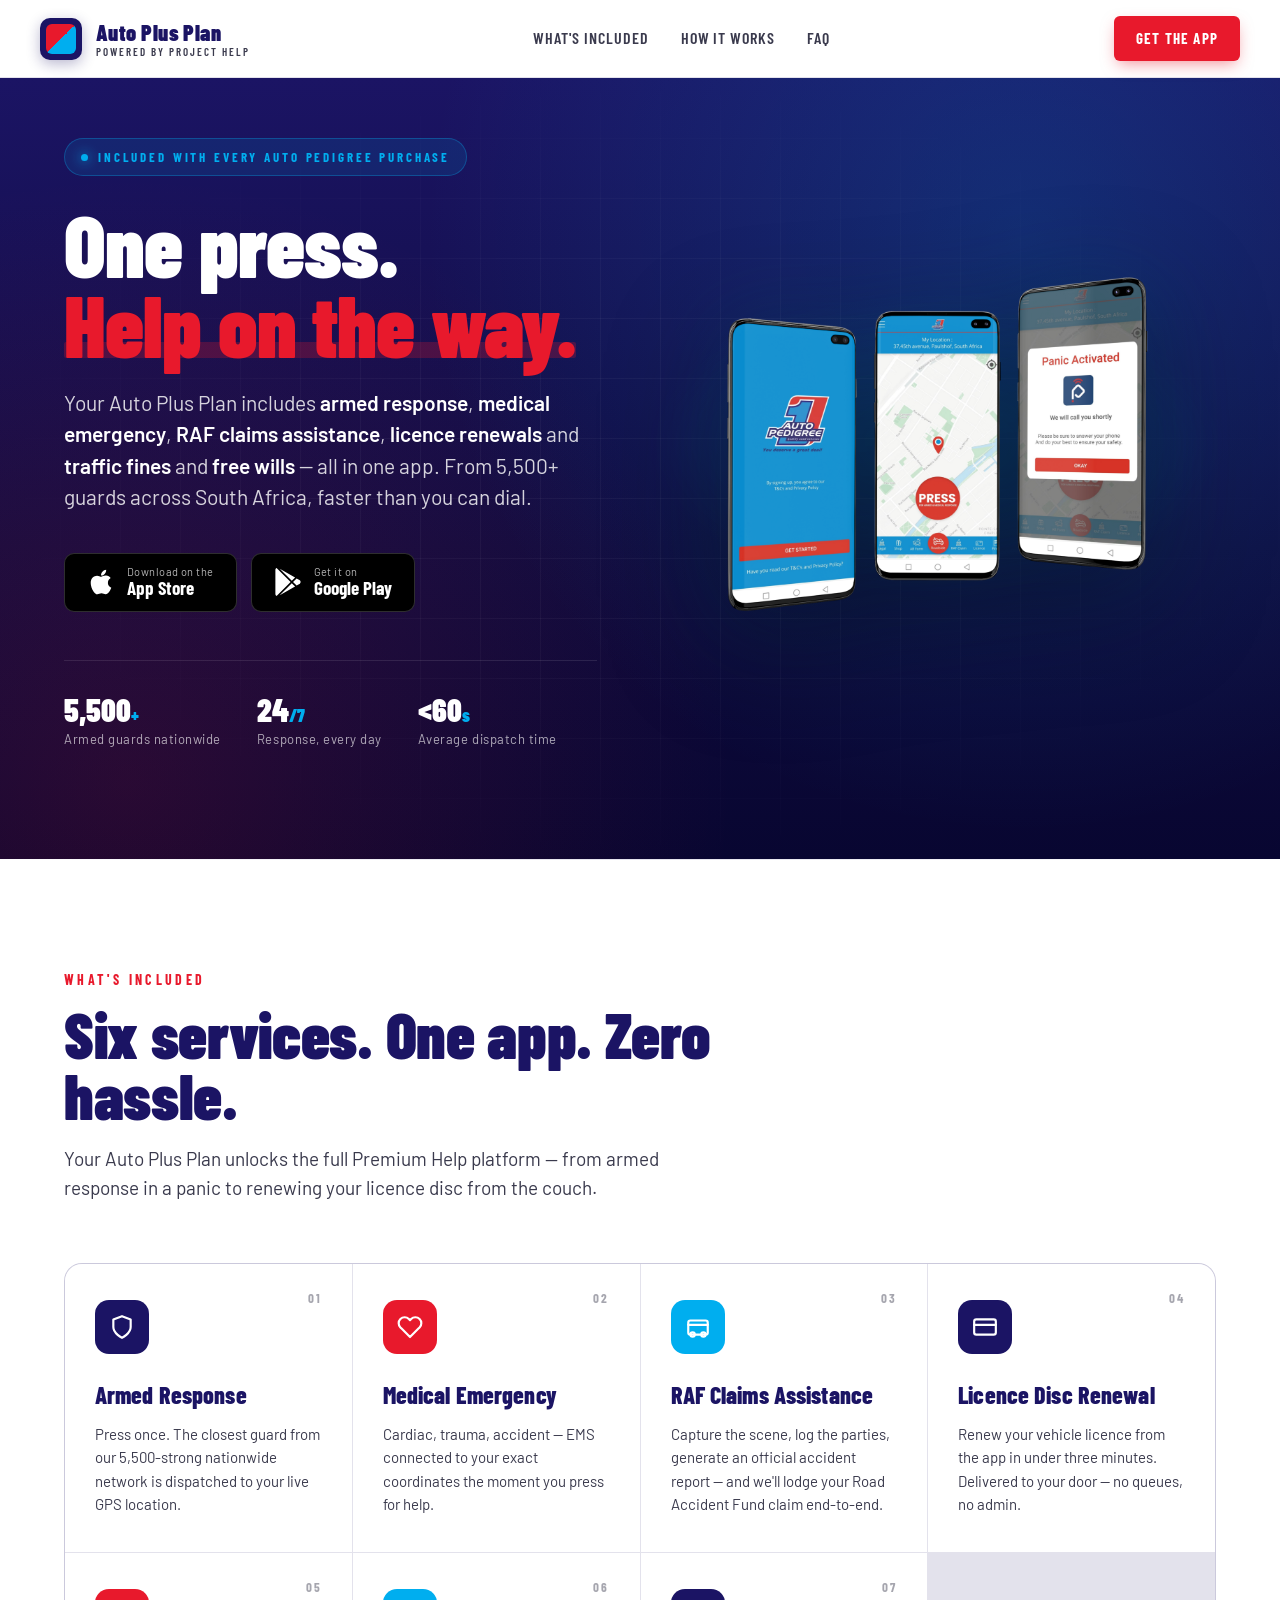
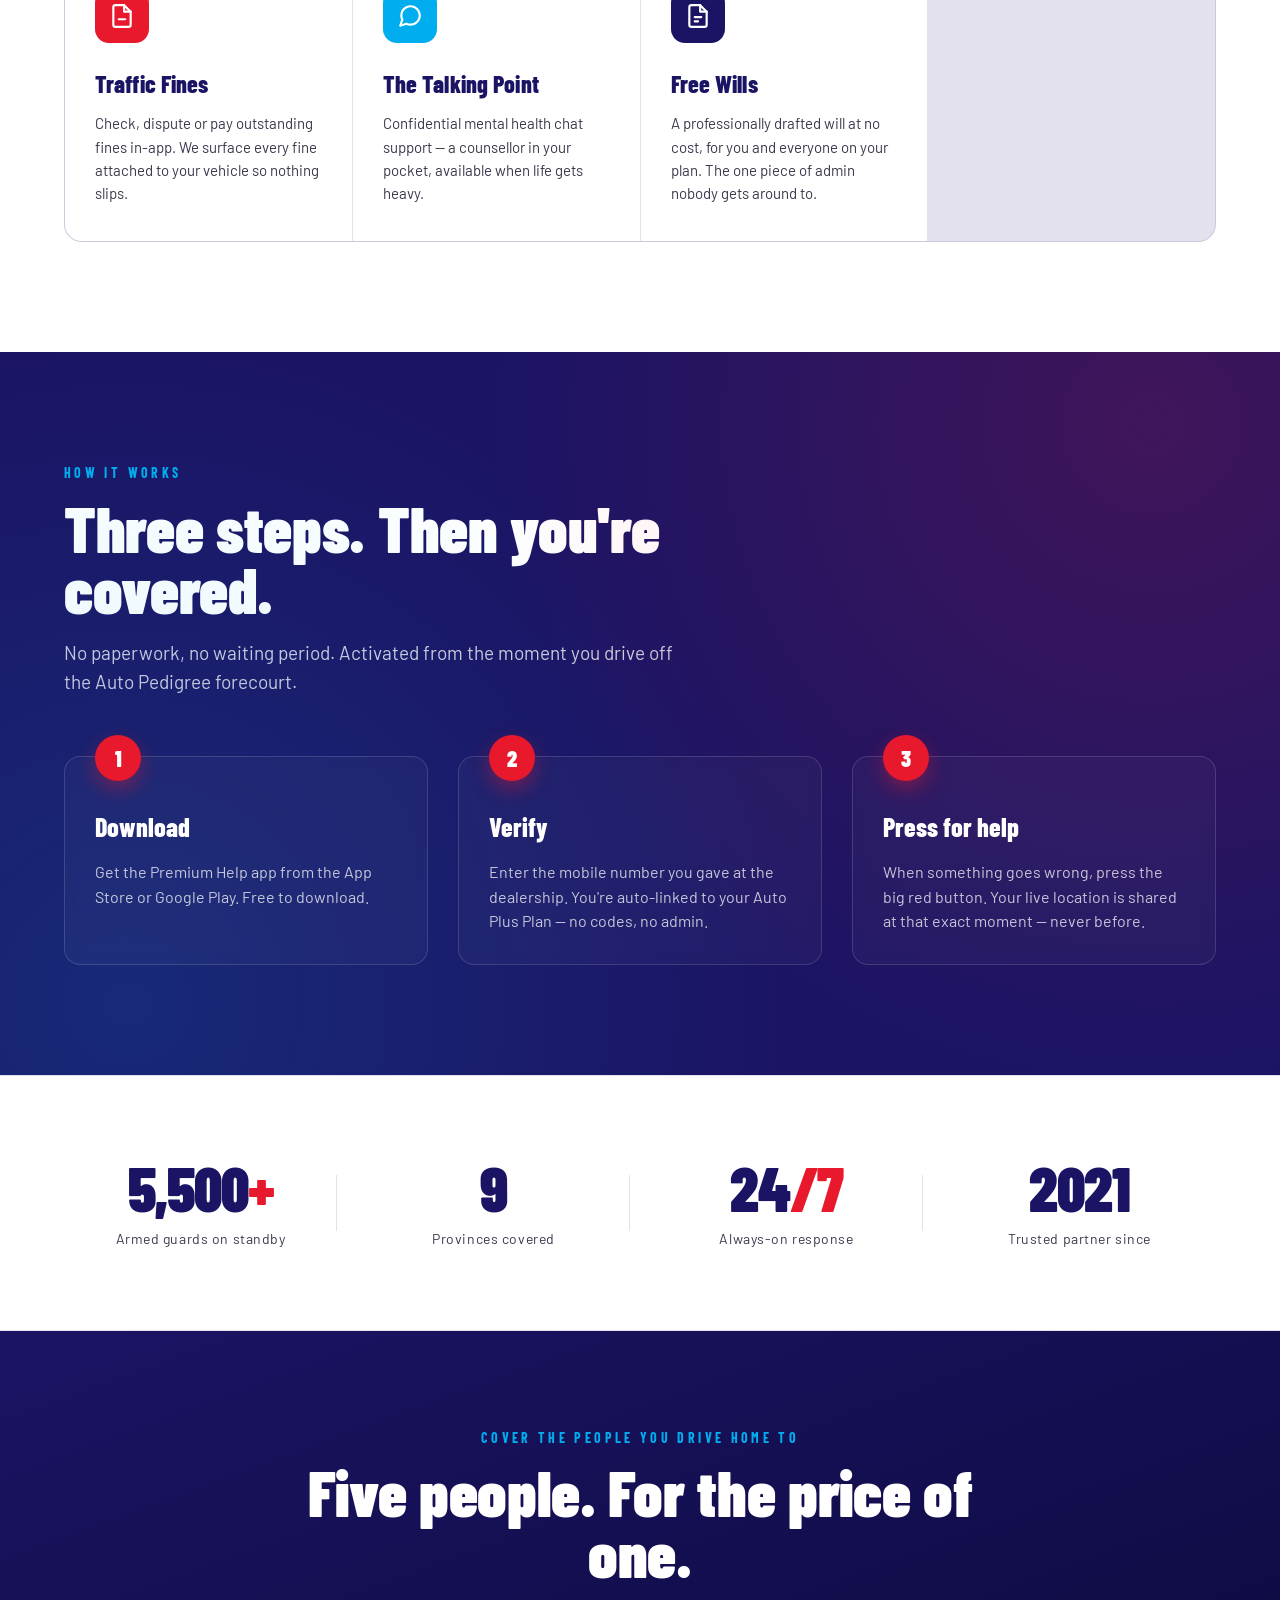
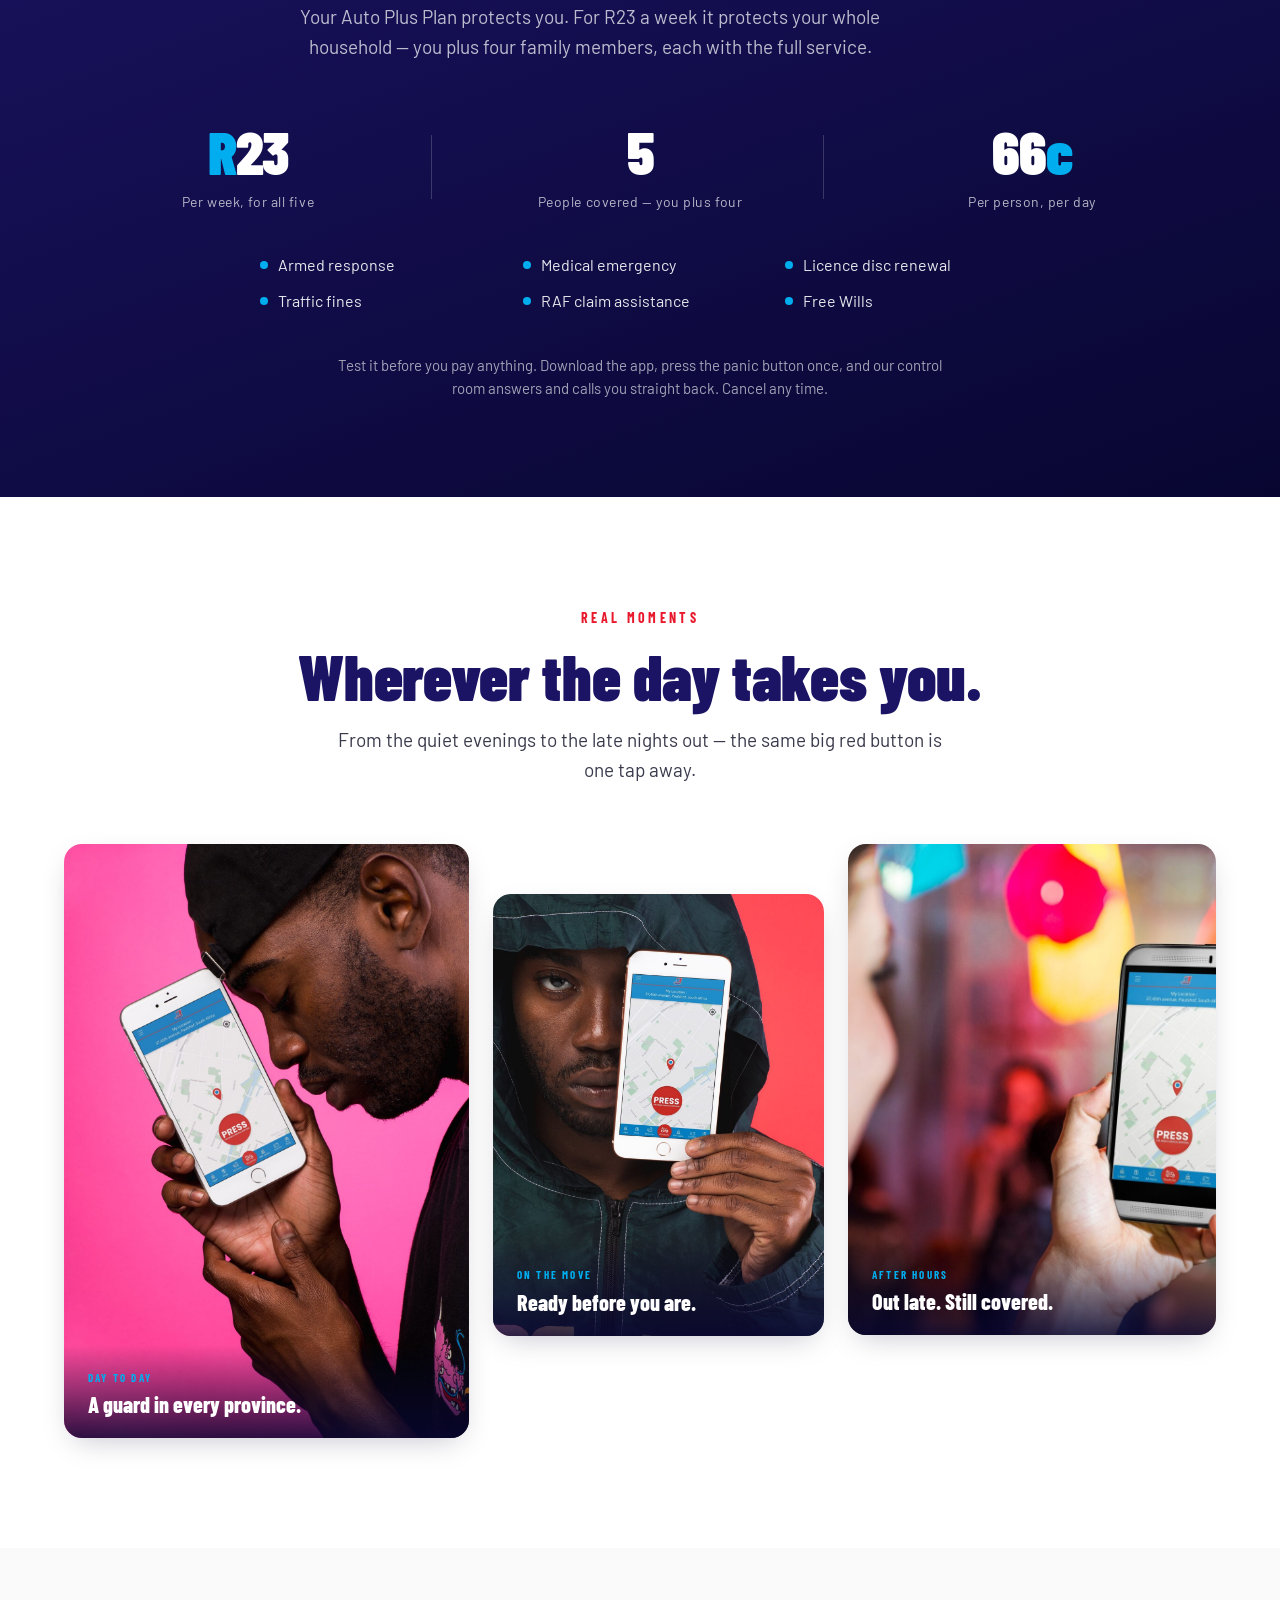
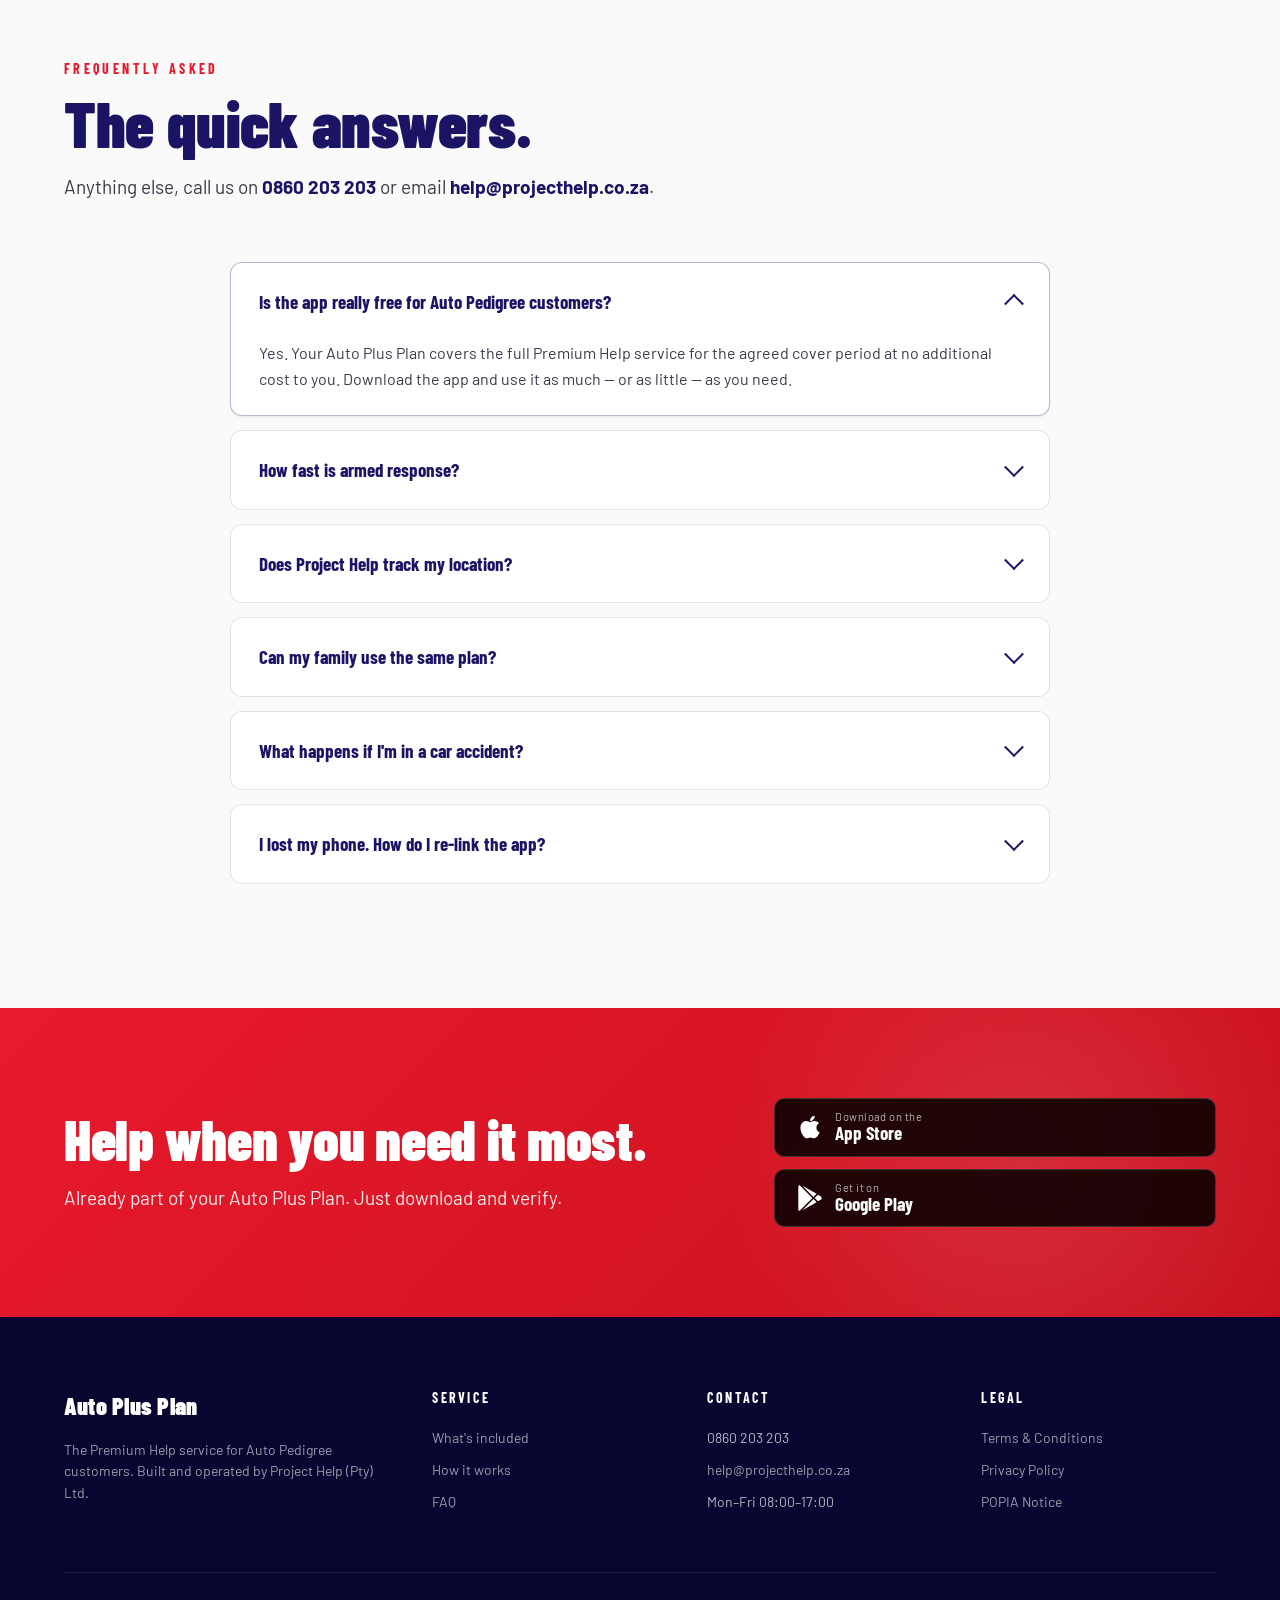
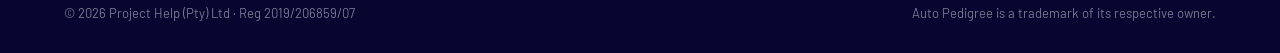
==== commit e211facb: "Add Free Wills and family cover so the page backs the SMS campaign The Auto Pedigree SMS campaign pr" ====
--- a/docs/index.html
+++ b/docs/index.html
@@ -669,6 +669,50 @@
 .delay-1{animation-delay:.1s;}
 .delay-2{animation-delay:.2s;}
 .delay-3{animation-delay:.3s;}
+
+/* FAMILY COVER — the R23/week upgrade the SMS campaign sells. */
+.family{
+  background:linear-gradient(160deg, var(--navy) 0%, var(--navy-deeper) 100%);
+  color:#fff; padding:96px 0;
+}
+.family .section-eyebrow{color:var(--sky);}
+.family .section-title{color:#fff;}
+.family .section-sub{color:rgba(255,255,255,.72);}
+.family-price{
+  display:grid; grid-template-columns:repeat(3,1fr); gap:24px;
+  margin:48px 0 40px; text-align:center;
+}
+.family-price > div{position:relative; padding:0 16px;}
+.family-price > div:not(:last-child)::after{
+  content:""; position:absolute; right:0; top:15%; bottom:15%;
+  width:1px; background:rgba(255,255,255,.18);
+}
+.family-num{
+  font-family:var(--display); font-weight:900; line-height:1;
+  font-size:clamp(40px,5vw,60px); letter-spacing:-.02em; color:#fff;
+}
+.family-num .accent{color:var(--sky);}
+.family-label{margin-top:10px; font-size:14px; color:rgba(255,255,255,.7); letter-spacing:.04em;}
+.family-list{
+  display:grid; grid-template-columns:repeat(auto-fit,minmax(200px,1fr));
+  gap:12px 28px; max-width:760px; margin:0 auto 40px; padding:0; list-style:none;
+}
+.family-list li{
+  display:flex; align-items:flex-start; gap:10px;
+  font-size:16px; color:rgba(255,255,255,.9);
+}
+.family-list li::before{
+  content:""; flex:0 0 auto; width:8px; height:8px; margin-top:8px;
+  border-radius:50%; background:var(--sky);
+}
+.family-note{
+  text-align:center; font-size:15px; color:rgba(255,255,255,.62);
+  max-width:620px; margin:0 auto;
+}
+@media(max-width:780px){
+  .family-price{grid-template-columns:1fr; gap:32px;}
+  .family-price > div::after{display:none;}
+}
 </style>
 </head>
 <body>
@@ -702,7 +746,7 @@
         <span class="accent">Help on the way.</span>
       </h1>
       <p class="hero-sub fade-in delay-2">
-        Your Auto Plus Plan includes <strong>armed response</strong>, <strong>medical emergency</strong>, <strong>RAF claims assistance</strong>, <strong>licence renewals</strong> and <strong>traffic fines</strong> — all in one app. From 5,500+ guards across South Africa, faster than you can dial.
+        Your Auto Plus Plan includes <strong>armed response</strong>, <strong>medical emergency</strong>, <strong>RAF claims assistance</strong>, <strong>licence renewals</strong> and <strong>traffic fines</strong> and <strong>free wills</strong> — all in one app. From 5,500+ guards across South Africa, faster than you can dial.
       </p>
       <div class="hero-ctas fade-in delay-3" id="download">
         <a href="#" class="store-badge" aria-label="Download on the App Store">
@@ -799,6 +843,15 @@
         <div class="svc-title">The Talking Point</div>
         <div class="svc-body">Confidential mental health chat support — a counsellor in your pocket, available when life gets heavy.</div>
       </div>
+
+      <div class="svc">
+        <div class="svc-num">07</div>
+        <div class="svc-icon">
+          <svg viewBox="0 0 24 24" fill="none" stroke="currentColor" stroke-width="2" stroke-linecap="round" stroke-linejoin="round"><path d="M14 2H6a2 2 0 0 0-2 2v16a2 2 0 0 0 2 2h12a2 2 0 0 0 2-2V8z"/><polyline points="14 2 14 8 20 8"/><path d="M9 13h6"/><path d="M9 17h3"/></svg>
+        </div>
+        <div class="svc-title">Free Wills</div>
+        <div class="svc-body">A professionally drafted will at no cost, for you and everyone on your plan. The one piece of admin nobody gets around to.</div>
+      </div>
     </div>
   </div>
 </section>
@@ -854,6 +907,46 @@
   </div>
 </section>
 
+<!-- FAMILY COVER -->
+<section class="family" id="family">
+  <div class="wrap">
+    <div style="text-align:center; max-width:720px; margin:0 auto;">
+      <div class="section-eyebrow">Cover the people you drive home to</div>
+      <h2 class="section-title">Five people. For the price of one.</h2>
+      <p class="section-sub">Your Auto Plus Plan protects you. For R23 a week it protects your whole household — you plus four family members, each with the full service.</p>
+    </div>
+
+    <div class="family-price">
+      <div>
+        <div class="family-num"><span class="accent">R</span>23</div>
+        <div class="family-label">Per week, for all five</div>
+      </div>
+      <div>
+        <div class="family-num">5</div>
+        <div class="family-label">People covered — you plus four</div>
+      </div>
+      <div>
+        <div class="family-num">66<span class="accent">c</span></div>
+        <div class="family-label">Per person, per day</div>
+      </div>
+    </div>
+
+    <ul class="family-list">
+      <li>Armed response</li>
+      <li>Medical emergency</li>
+      <li>Licence disc renewal</li>
+      <li>Traffic fines</li>
+      <li>RAF claim assistance</li>
+      <li>Free Wills</li>
+    </ul>
+
+    <p class="family-note">
+      Test it before you pay anything. Download the app, press the panic button once, and our
+      control room answers and calls you straight back. Cancel any time.
+    </p>
+  </div>
+</section>
+
 <!-- LIFESTYLE BAND -->
 <section class="life">
   <div class="wrap">
@@ -918,7 +1011,7 @@
       <details class="faq-item">
         <summary>Can my family use the same plan?</summary>
         <div class="faq-answer">
-          Yes — the Family plan covers your spouse and dependants on a single subscription. Contact us on 0860 203 203 to upgrade.
+          Yes. Family cover is <strong>R23 a week for five people</strong> — you plus four family members — which works out to 66c per person per day. Everyone gets the full service: armed response, medical emergency, licence disc renewal, traffic fines, RAF claim assistance and Free Wills. Add it in the app, or call us on 0860 203 203.
         </div>
       </details>
       <details class="faq-item">
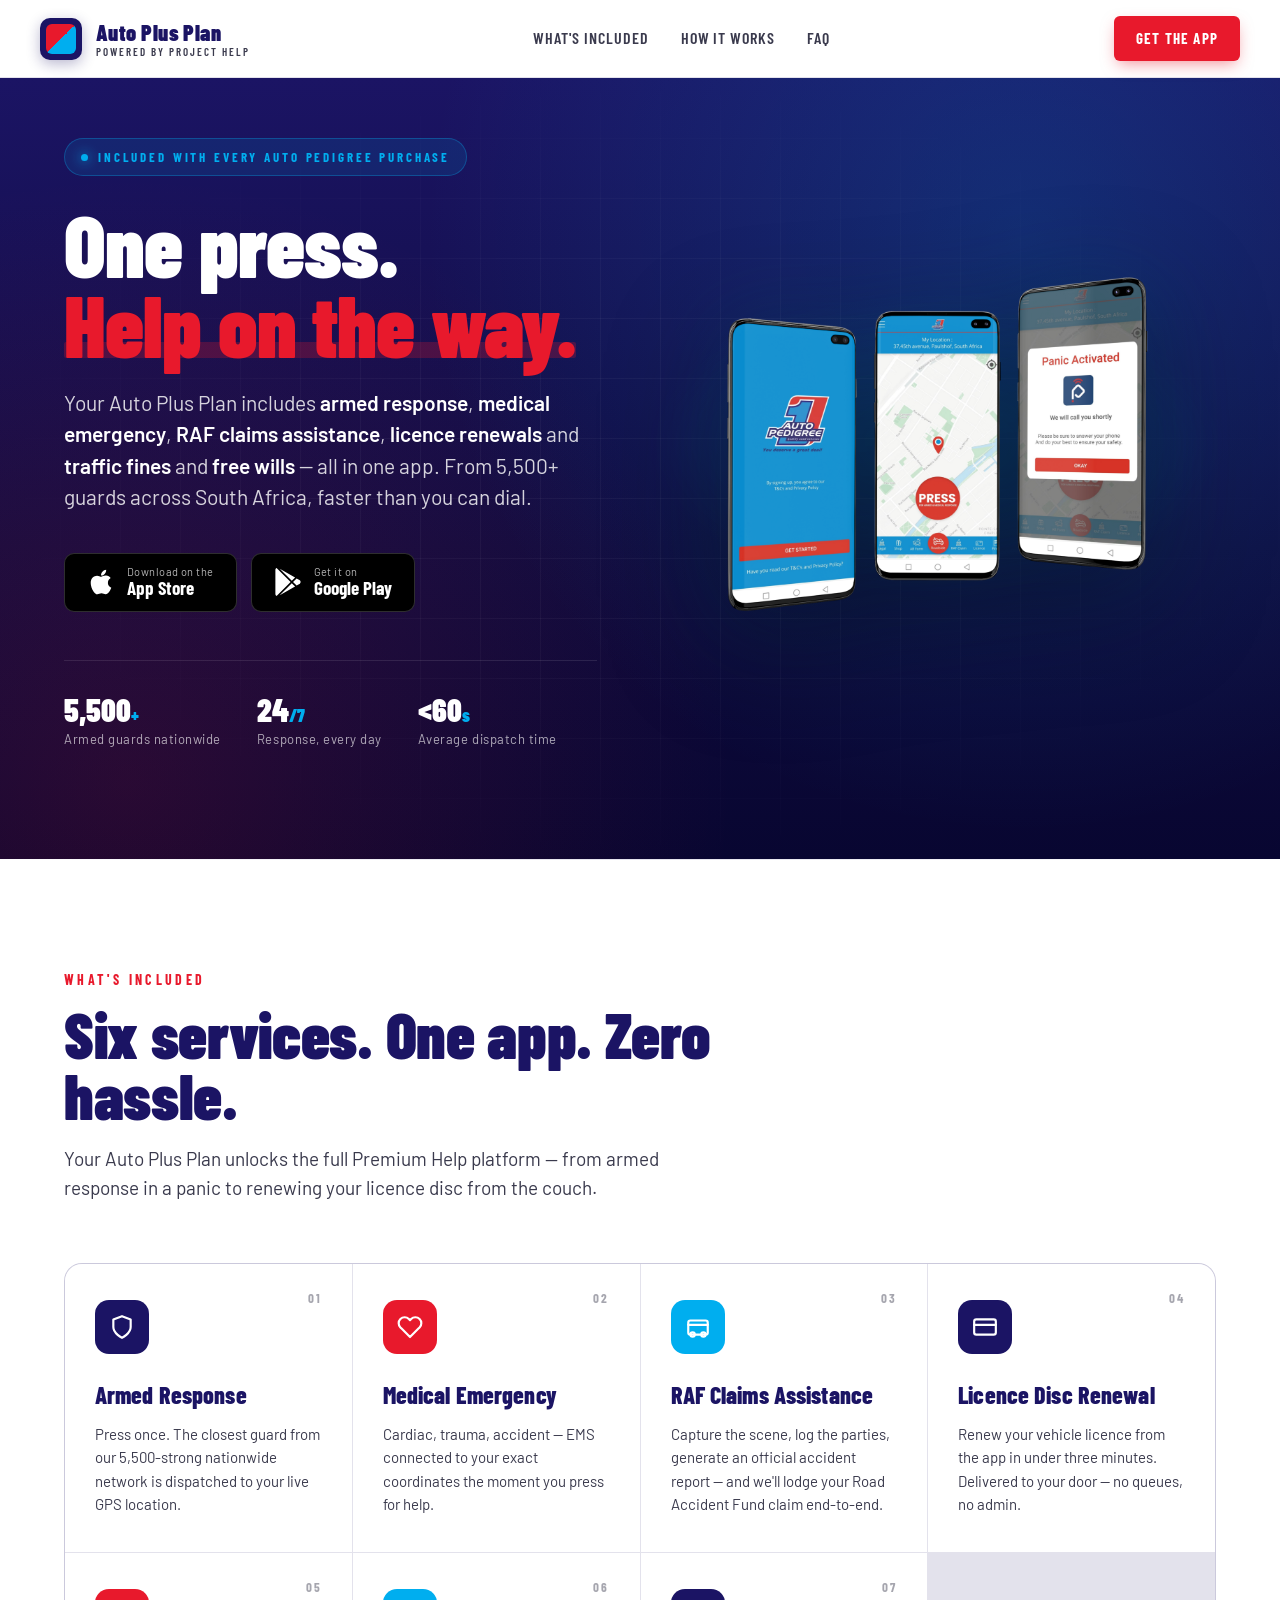
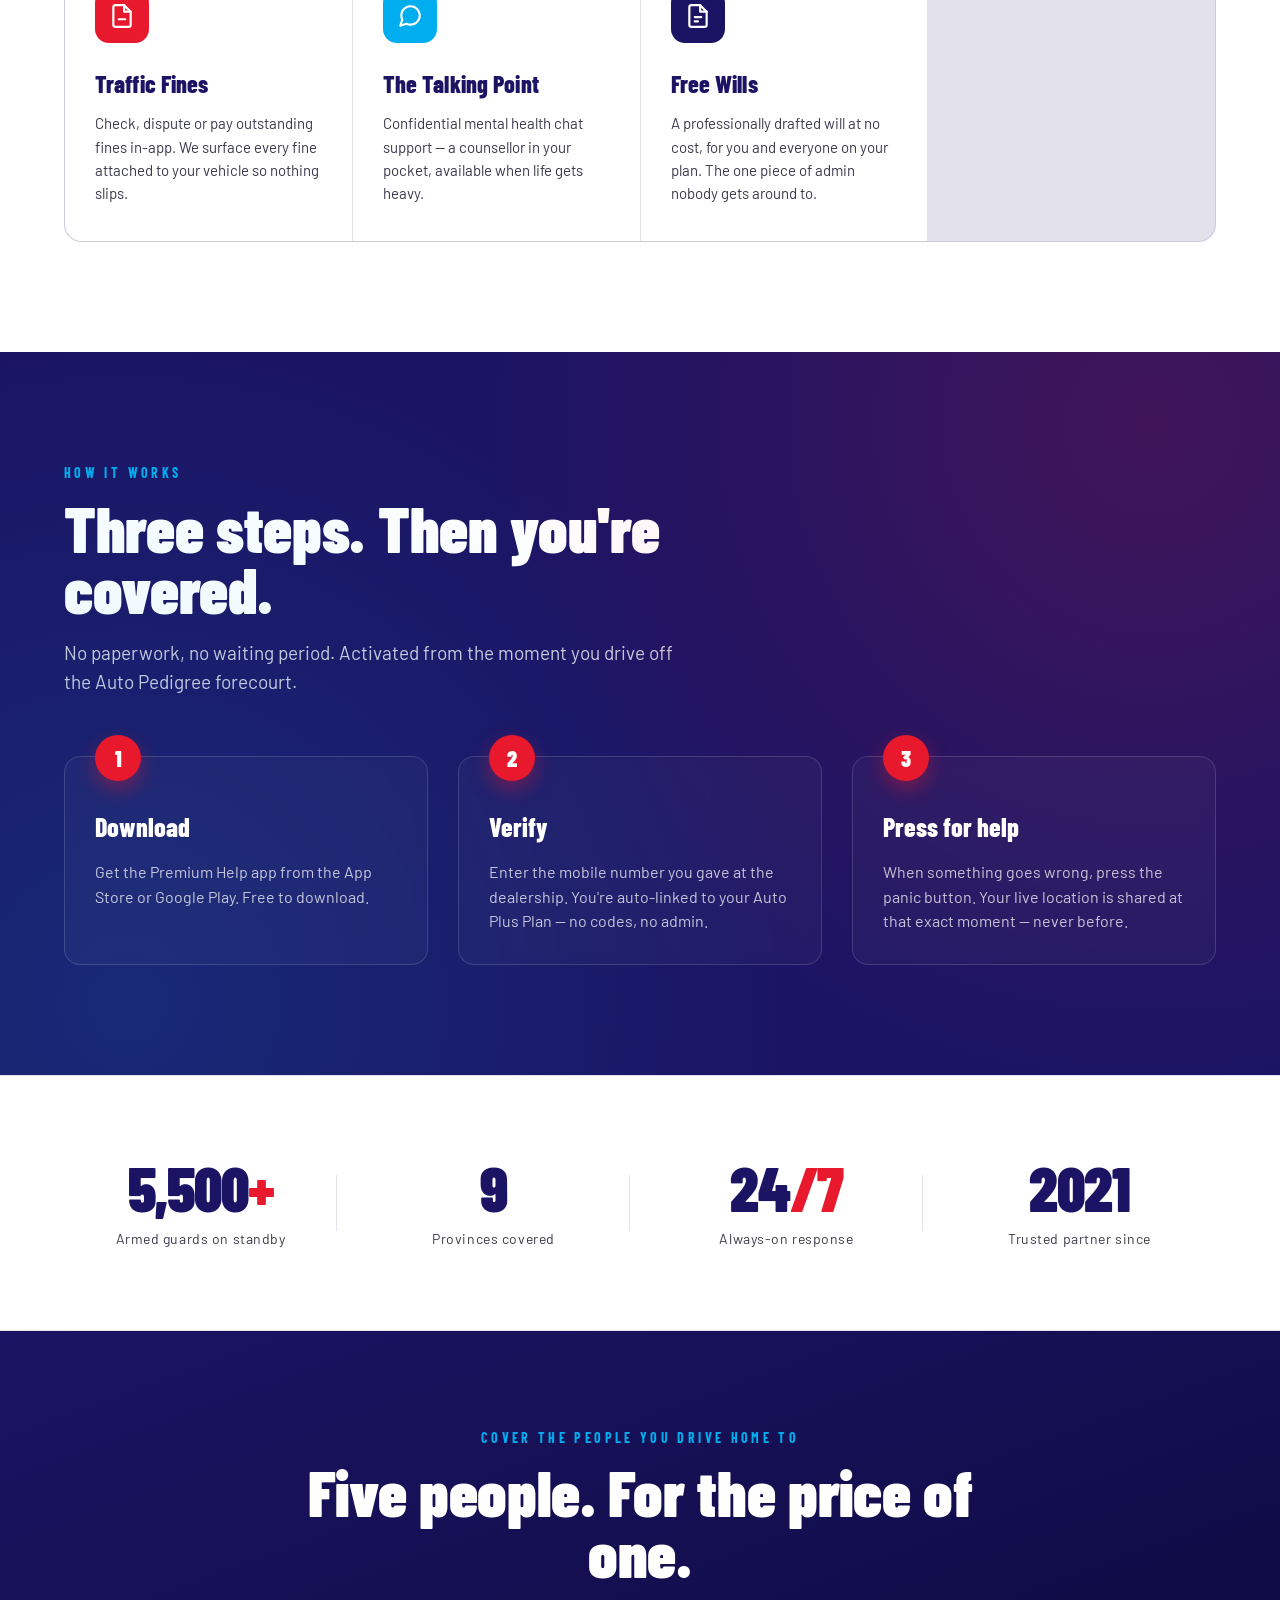
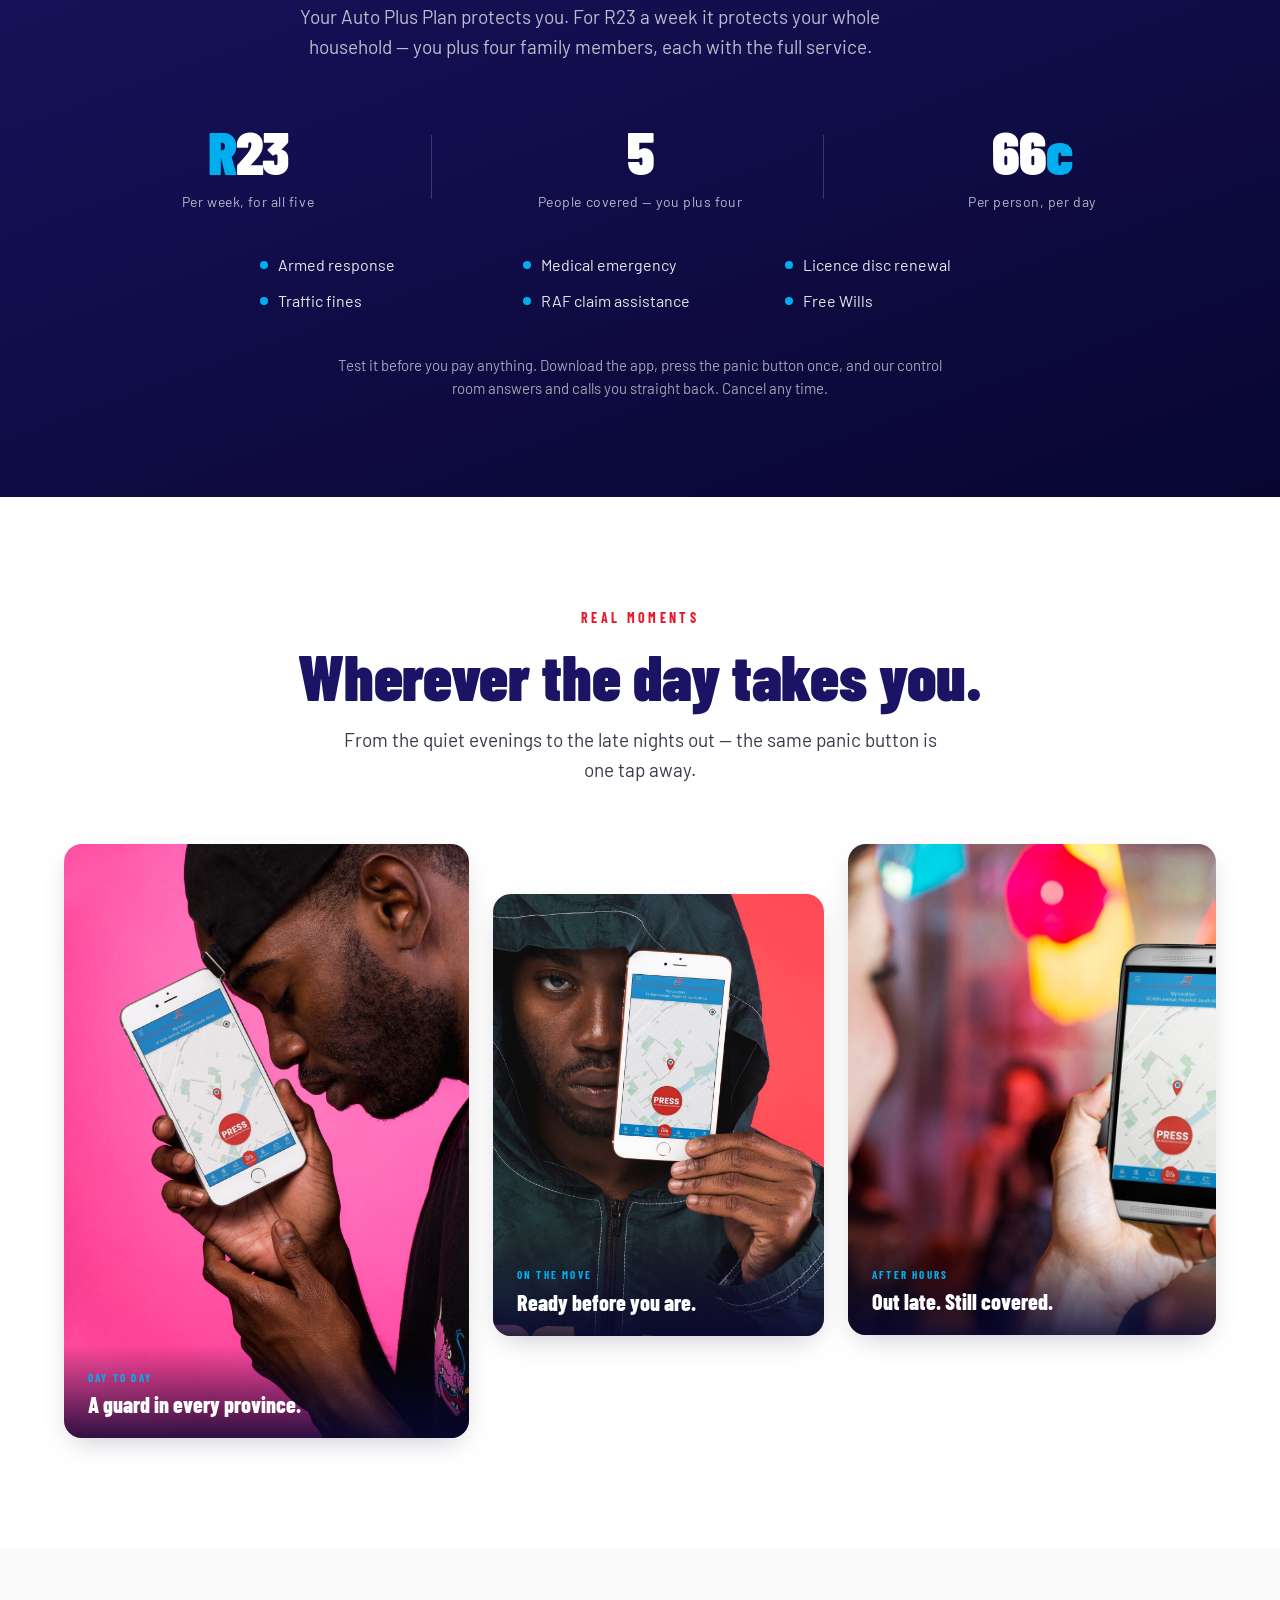
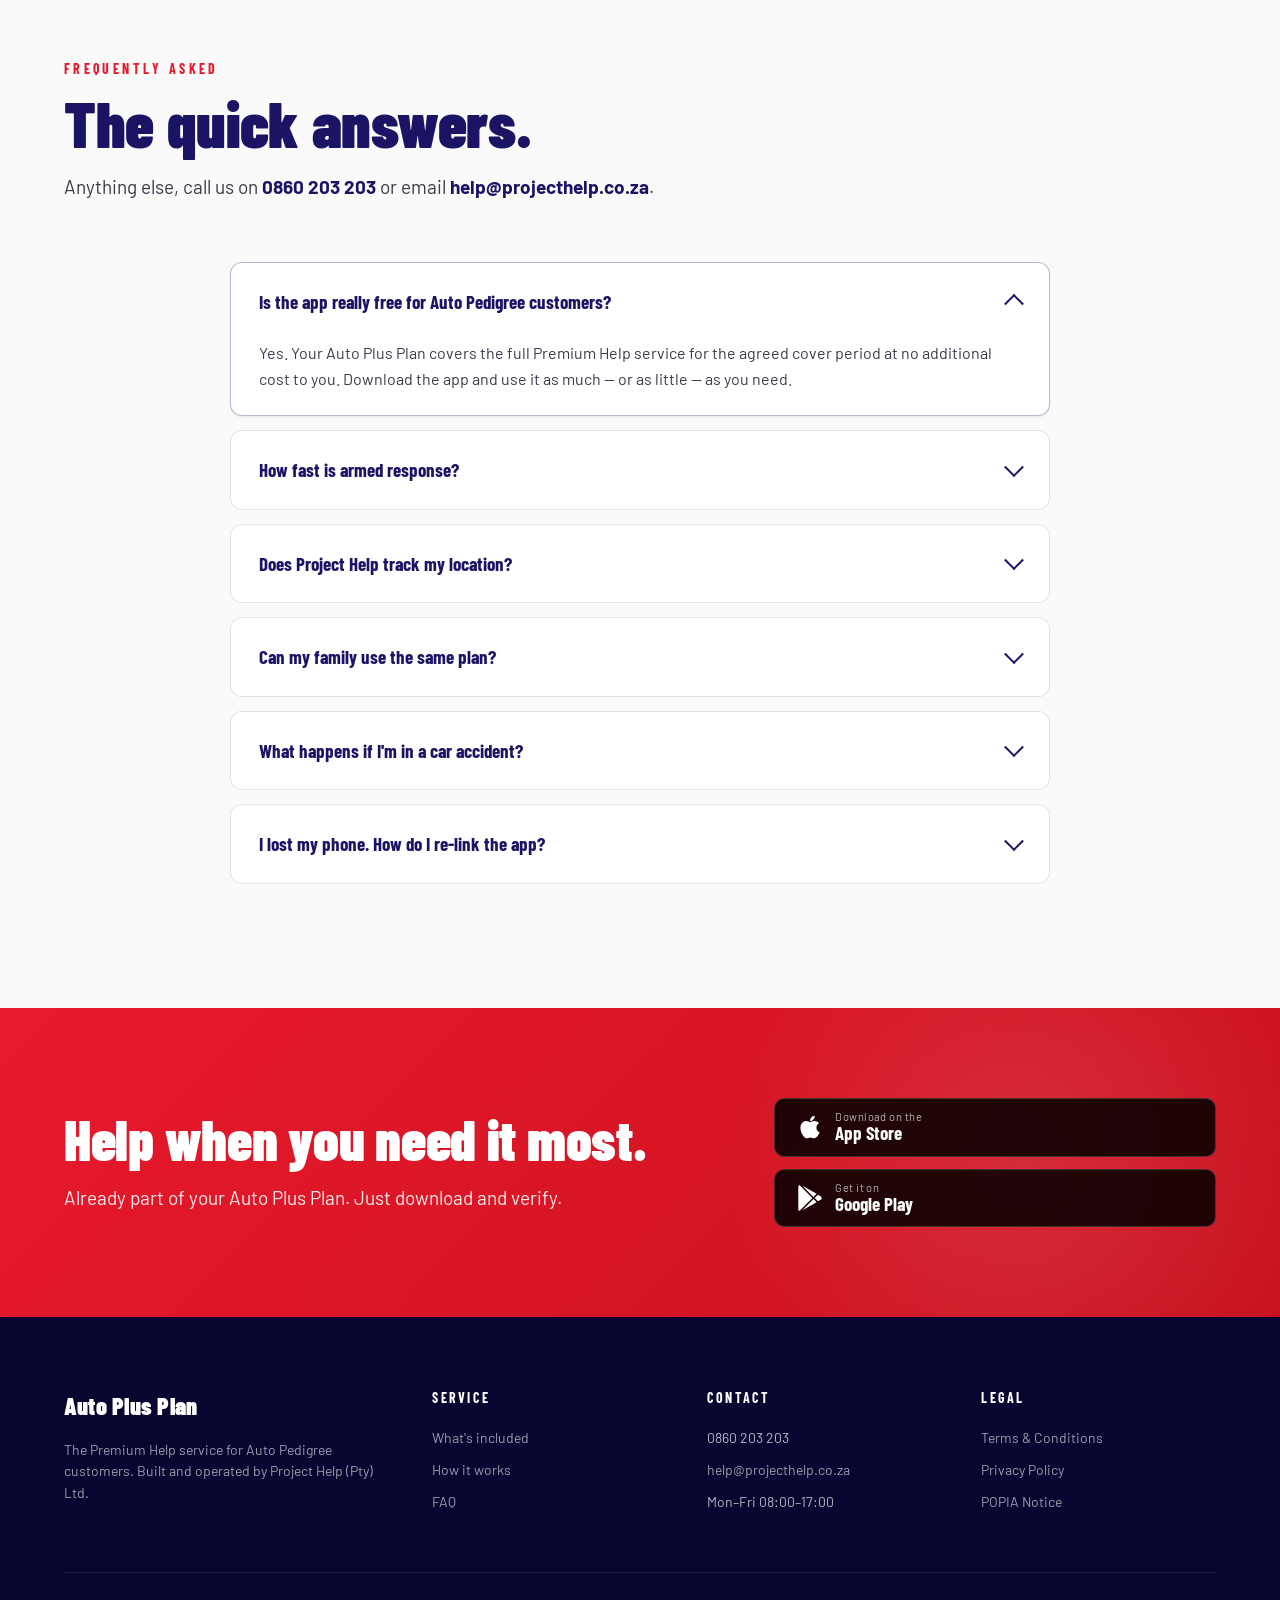
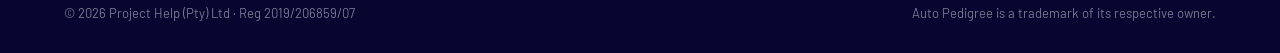
==== commit 2cb44c0f: "Call it the panic button Customer-facing copy on the AP247 site.  Co-Authored-By: Claude Opus 5 <nor" ====
--- a/docs/index.html
+++ b/docs/index.html
@@ -877,7 +877,7 @@
       <div class="step">
         <div class="step-num">3</div>
         <div class="step-title">Press for help</div>
-        <div class="step-body">When something goes wrong, press the big red button. Your live location is shared at that exact moment — never before.</div>
+        <div class="step-body">When something goes wrong, press the panic button. Your live location is shared at that exact moment — never before.</div>
       </div>
     </div>
   </div>
@@ -953,7 +953,7 @@
     <div class="life-head">
       <div class="section-eyebrow">Real moments</div>
       <h2 class="section-title">Wherever the day takes you.</h2>
-      <p class="section-sub">From the quiet evenings to the late nights out — the same big red button is one tap away.</p>
+      <p class="section-sub">From the quiet evenings to the late nights out — the same panic button is one tap away.</p>
     </div>
 
     <div class="life-grid">
@@ -1092,5 +1092,24 @@
   </div>
 </footer>
 
+
+<script>
+// Campaign click tracking. The SMS links here with ?t=<token>. We report the
+// visit in the background and tidy the address bar. Nothing here can block or
+// delay the page: if tracking fails the customer still sees everything.
+(function () {
+  try {
+    var t = new URLSearchParams(location.search).get('t');
+    if (!t) return;
+    fetch('https://lgziureyluogydpbsgfq.supabase.co/functions/v1/ap-click', {
+      method: 'POST',
+      headers: { 'content-type': 'application/json' },
+      body: JSON.stringify({ t: t }),
+      keepalive: true
+    }).catch(function () { /* tracking is not the customer's problem */ });
+    history.replaceState({}, '', location.pathname + location.hash);
+  } catch (e) { /* ignore */ }
+})();
+</script>
 </body>
 </html>
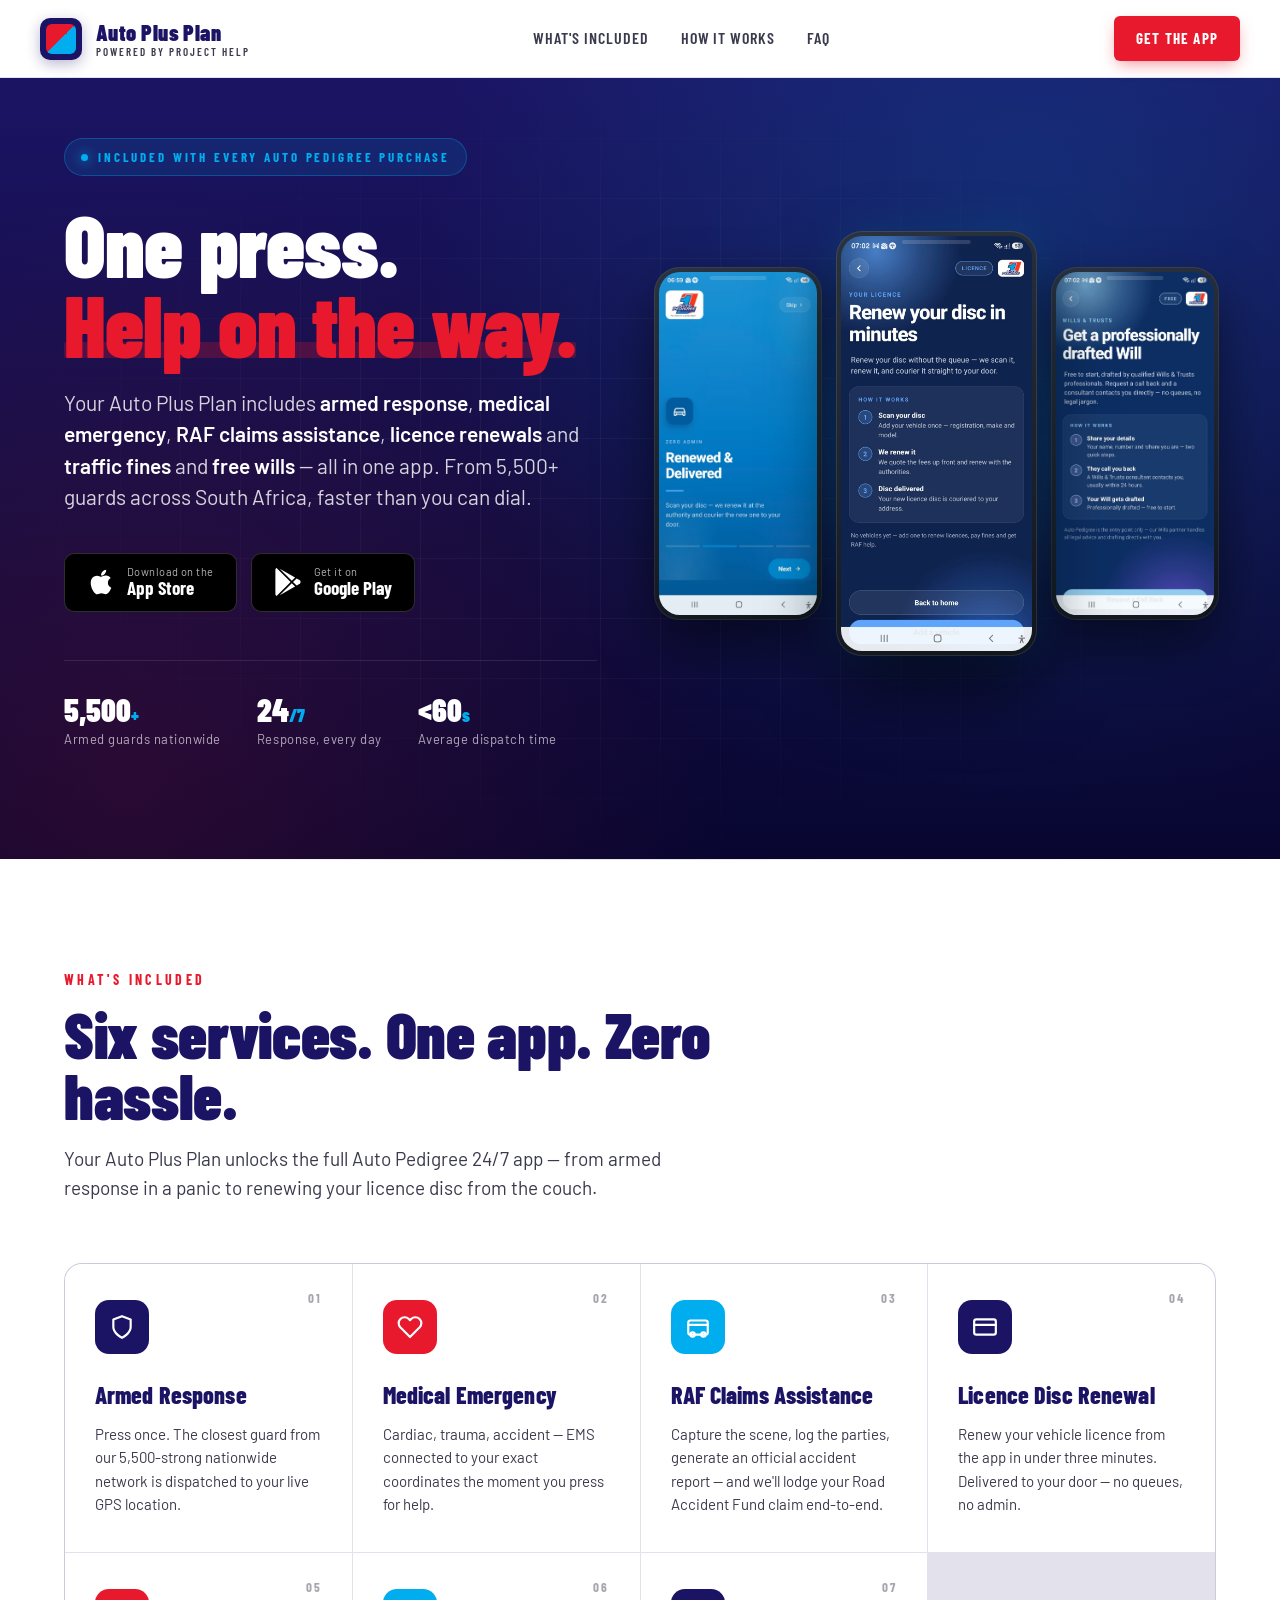
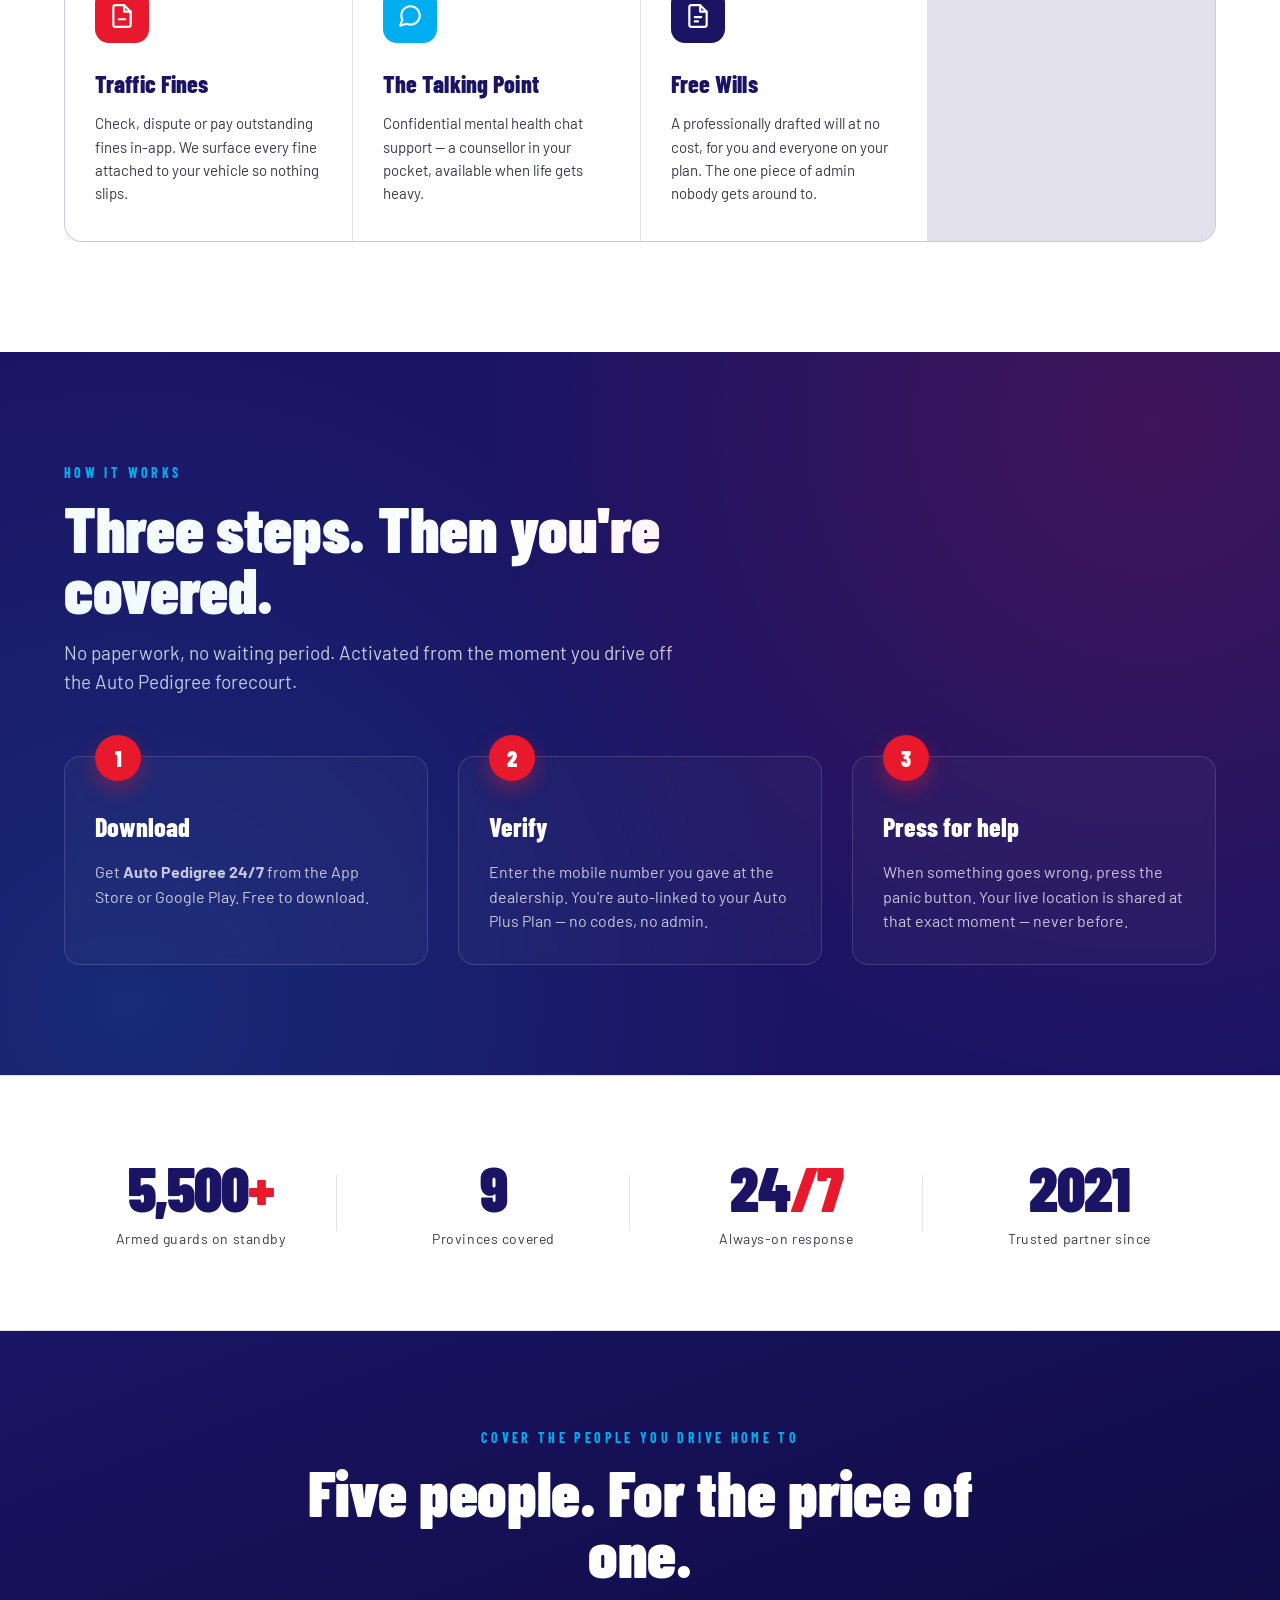
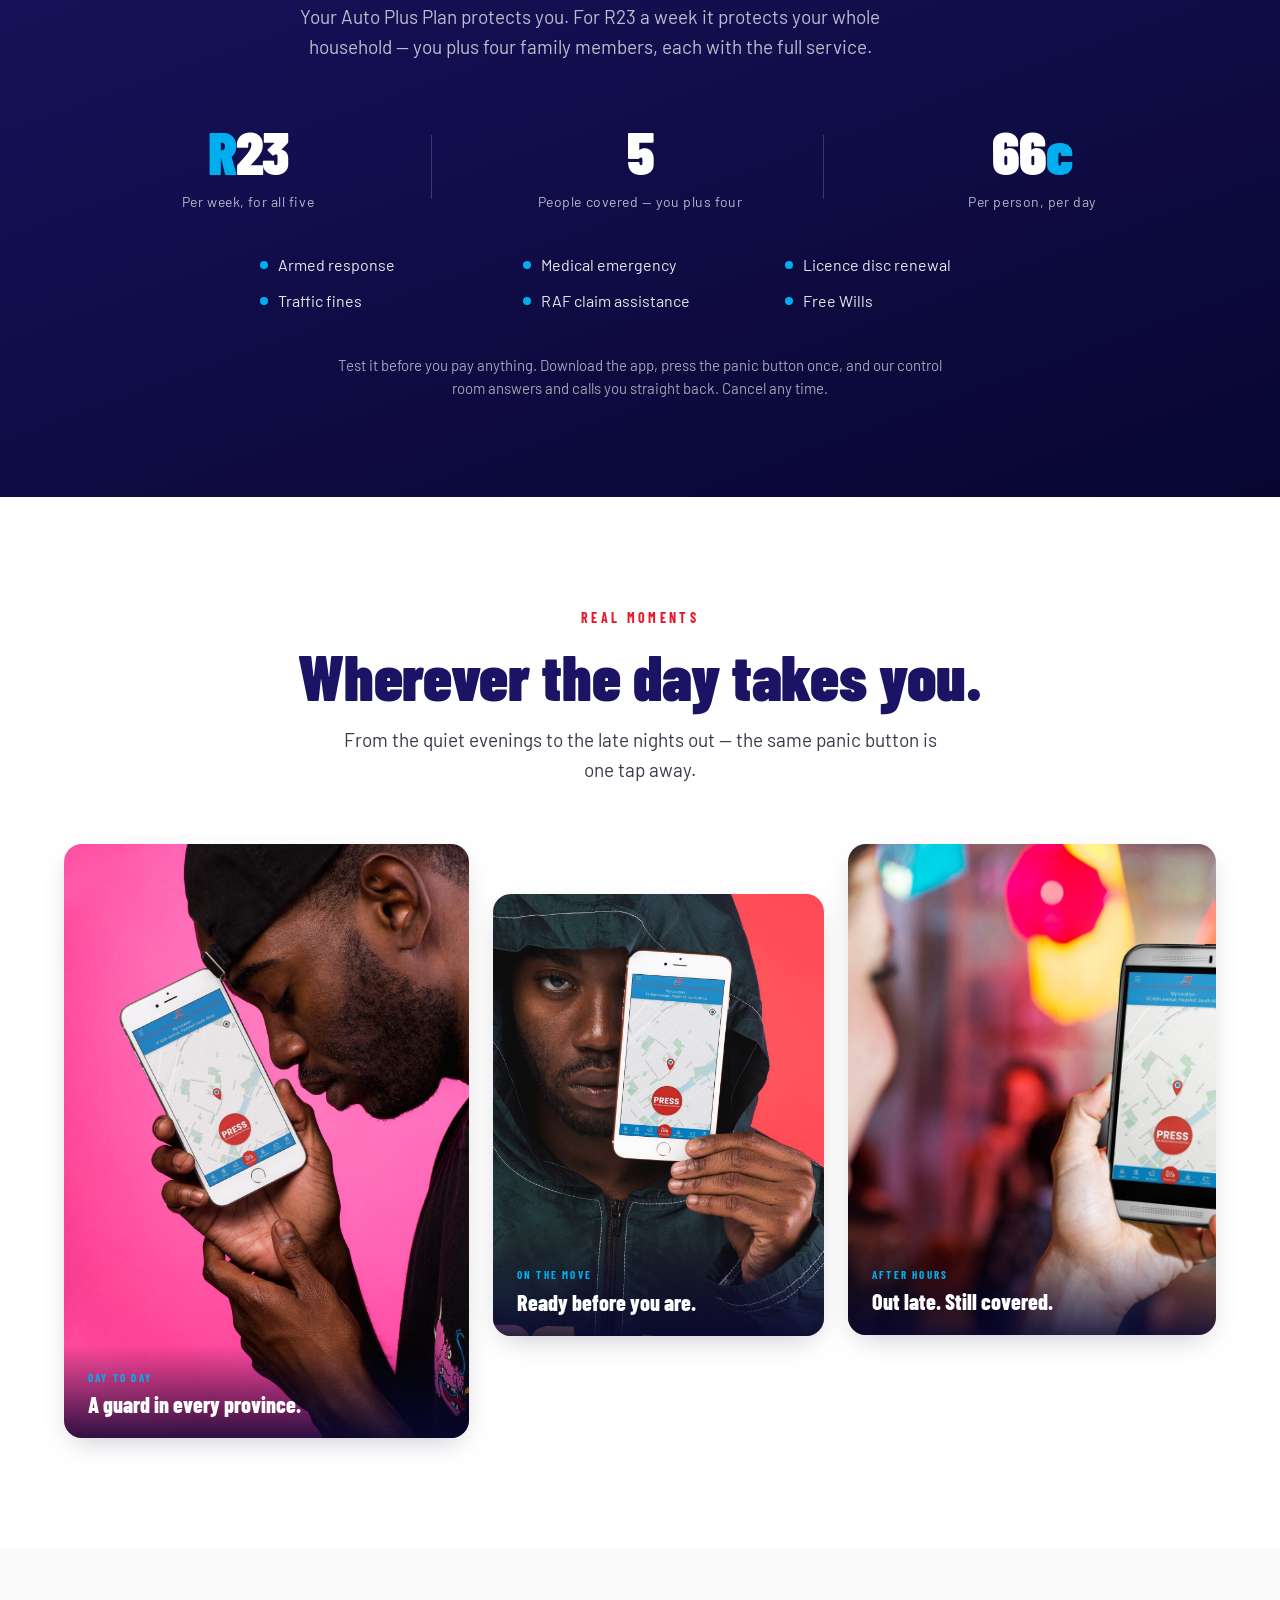
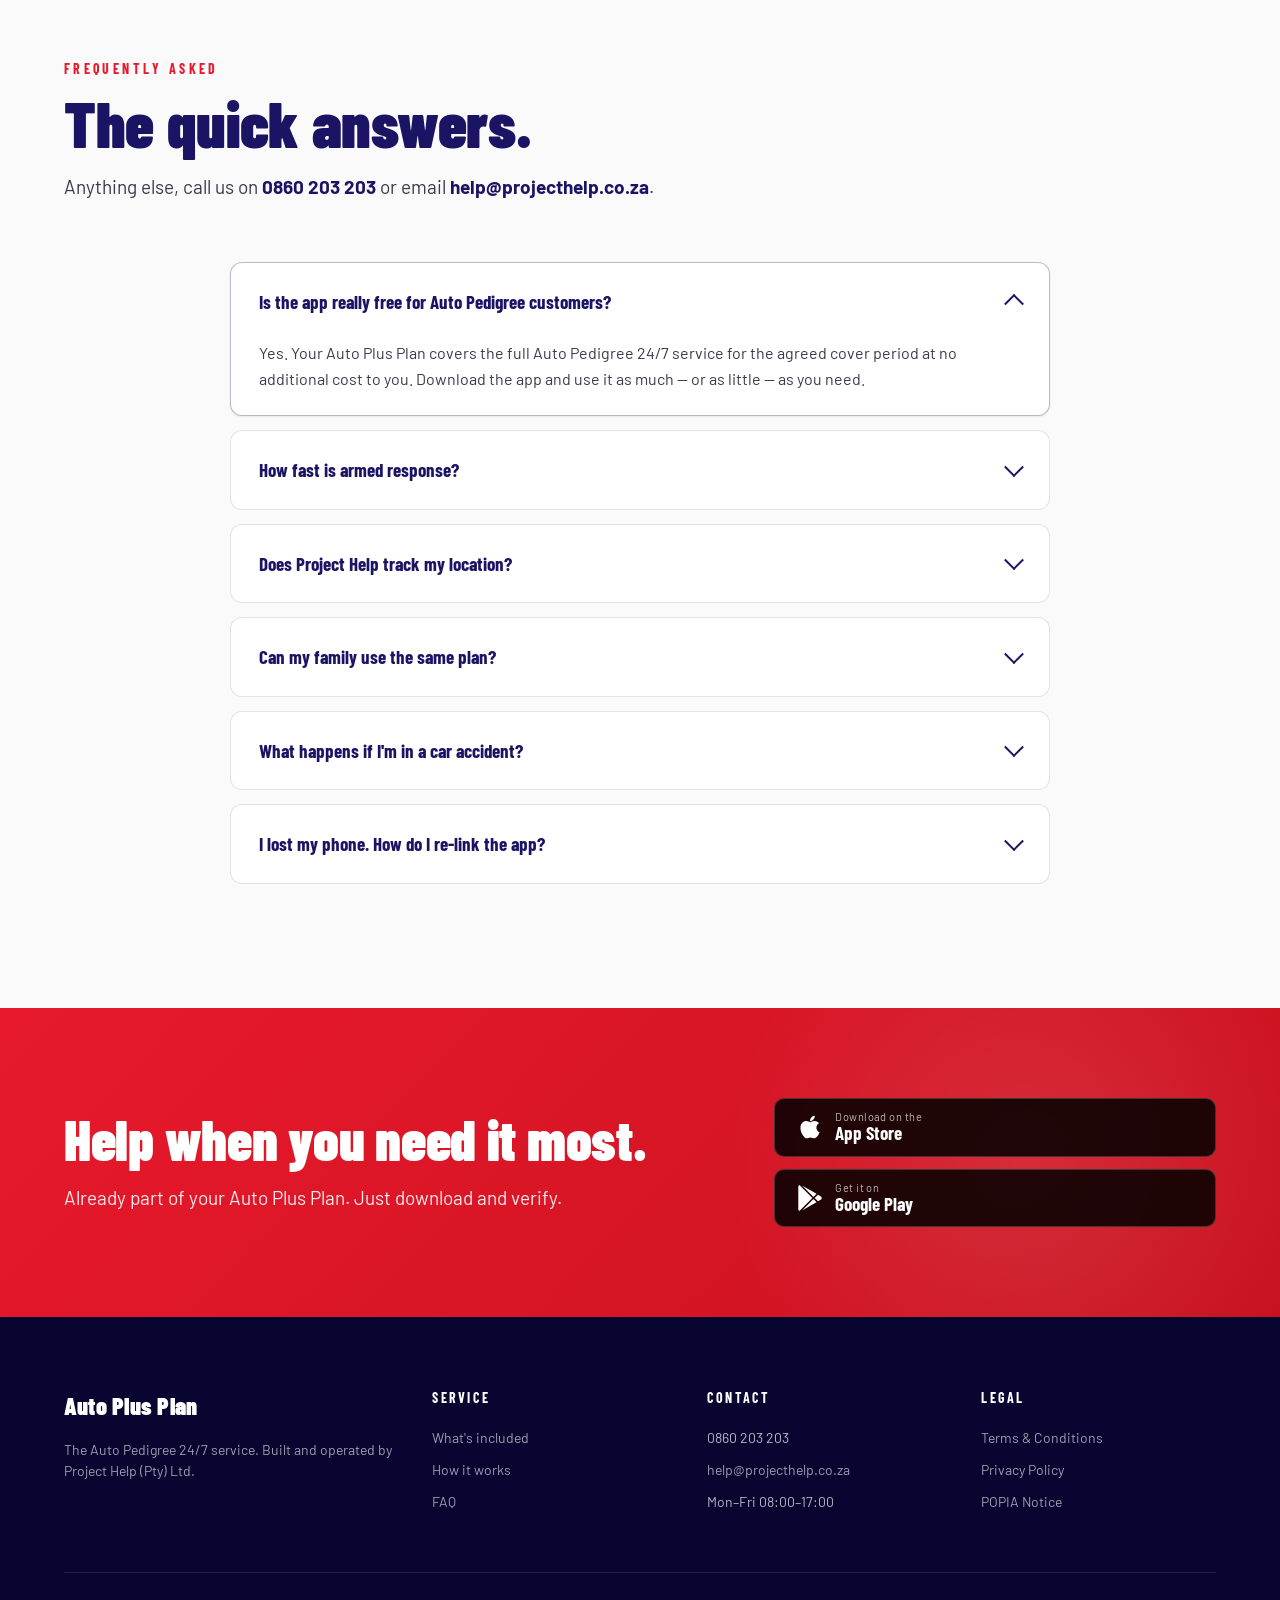
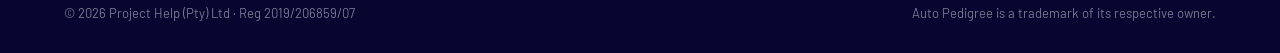
==== commit 47f56d6c: "Put the real app on the page, and call it by the name on the store The hero was one baked PNG of an " ====
--- a/docs/index.html
+++ b/docs/index.html
@@ -239,12 +239,40 @@
   pointer-events:none;
   z-index:0;
 }
-.hero-app img{
+/* Three real screens in device frames. The old hero was one baked PNG of an
+   app that no longer exists — and its map was Montreal. Separate images mean
+   a screenshot can be swapped without a designer. */
+.hero-phones{
   position:relative; z-index:1;
-  width:100%; max-width:640px;
-  height:auto;
-  filter:drop-shadow(0 30px 60px rgba(0,0,0,.45)) drop-shadow(0 0 40px rgba(0,174,239,.1));
+  display:flex; align-items:center; justify-content:center;
+  gap:14px; width:100%;
+}
+@media(prefers-reduced-motion:reduce){ .phone{animation:none;} }
+.phone{
+  position:relative;
+  flex:0 0 auto;
+  width:30%; max-width:186px;
+  border-radius:26px;
+  padding:5px;
+  background:linear-gradient(160deg,#2b3340,#11151c);
+  box-shadow:0 24px 54px rgba(0,0,0,.5), 0 0 0 1px rgba(255,255,255,.07) inset;
   animation:float 6s ease-in-out infinite;
+}
+.phone:nth-child(1){animation-delay:-.6s;}
+.phone:nth-child(3){animation-delay:-1.2s;}
+.phone.lead{
+  width:36%; max-width:224px;
+  z-index:2;
+  box-shadow:0 34px 70px rgba(0,0,0,.6), 0 0 44px rgba(0,174,239,.16), 0 0 0 1px rgba(255,255,255,.1) inset;
+}
+.phone img{
+  display:block; width:100%; height:auto;
+  border-radius:21px;
+}
+.phone::after{
+  content:""; position:absolute; left:50%; top:9px; transform:translateX(-50%);
+  width:34%; height:4px; border-radius:3px;
+  background:rgba(255,255,255,.14);
 }
 @keyframes float{
   0%,100%{transform:translateY(0);}
@@ -255,12 +283,12 @@
   .hero{padding:36px 0 80px;}
   .hero-grid{grid-template-columns:1fr; gap:50px;}
   .hero-app{order:-1;}
-  .hero-app img{max-width:520px;}
+  .hero-phones{max-width:540px; margin:0 auto;}
 }
 @media(max-width:520px){
   .hero{padding:24px 0 60px;}
   .hero-trust{gap:24px; margin-top:36px;}
-  .hero-app img{max-width:100%;}
+  .hero-phones{gap:9px;}
 }
 
 /* ────────────────────────────────────────────────────────────
@@ -775,7 +803,17 @@
     </div>
 
     <div class="hero-app fade-in delay-2">
-      <img src="assets/hero-app.png" alt="Auto Pedigree Premium Help app — splash screen, panic button on map, and Panic Activated confirmation" loading="eager" width="640" height="430" />
+      <div class="hero-phones">
+        <div class="phone">
+          <img src="assets/app-onboard-licence.jpg" alt="Auto Pedigree 24/7 app: zero admin — your disc renewed and delivered" loading="eager" width="738" height="1600" />
+        </div>
+        <div class="phone lead">
+          <img src="assets/app-licence.jpg" alt="Auto Pedigree 24/7 app: renew your licence disc in minutes, couriered to your door" loading="eager" width="738" height="1600" />
+        </div>
+        <div class="phone">
+          <img src="assets/app-wills.jpg" alt="Auto Pedigree 24/7 app: get a professionally drafted Will, free to start" loading="eager" width="738" height="1600" />
+        </div>
+      </div>
     </div>
   </div>
 </section>
@@ -786,7 +824,7 @@
     <div class="section-eyebrow">What's included</div>
     <h2 class="section-title">Six services. One app. Zero hassle.</h2>
     <p class="section-sub">
-      Your Auto Plus Plan unlocks the full Premium Help platform — from armed response in a panic to renewing your licence disc from the couch.
+      Your Auto Plus Plan unlocks the full Auto Pedigree 24/7 app — from armed response in a panic to renewing your licence disc from the couch.
     </p>
 
     <div class="svc-grid">
@@ -867,7 +905,7 @@
       <div class="step">
         <div class="step-num">1</div>
         <div class="step-title">Download</div>
-        <div class="step-body">Get the Premium Help app from the App Store or Google Play. Free to download.</div>
+        <div class="step-body">Get <strong>Auto Pedigree 24/7</strong> from the App Store or Google Play. Free to download.</div>
       </div>
       <div class="step">
         <div class="step-num">2</div>
@@ -958,21 +996,21 @@
 
     <div class="life-grid">
       <div class="life-card tall">
-        <img src="assets/life-beanie.jpg" alt="Auto Pedigree customer using the Premium Help app on his phone" loading="lazy" />
+        <img src="assets/life-beanie.jpg" alt="Auto Pedigree customer using the Auto Pedigree 24/7 app on his phone" loading="lazy" />
         <div class="life-caption">
           <div class="life-caption-tag">Day to day</div>
           <div class="life-caption-title">A guard in every province.</div>
         </div>
       </div>
       <div class="life-card offset">
-        <img src="assets/life-hood.jpg" alt="Young man holding the Premium Help app open on his phone" loading="lazy" />
+        <img src="assets/life-hood.jpg" alt="Young man holding the Auto Pedigree 24/7 app open on his phone" loading="lazy" />
         <div class="life-caption">
           <div class="life-caption-tag">On the move</div>
           <div class="life-caption-title">Ready before you are.</div>
         </div>
       </div>
       <div class="life-card">
-        <img src="assets/life-party.jpg" alt="Young woman out at night with the Premium Help app open" loading="lazy" />
+        <img src="assets/life-party.jpg" alt="Young woman out at night with the Auto Pedigree 24/7 app open" loading="lazy" />
         <div class="life-caption">
           <div class="life-caption-tag">After hours</div>
           <div class="life-caption-title">Out late. Still covered.</div>
@@ -993,7 +1031,7 @@
       <details class="faq-item" open>
         <summary>Is the app really free for Auto Pedigree customers?</summary>
         <div class="faq-answer">
-          Yes. Your Auto Plus Plan covers the full Premium Help service for the agreed cover period at no additional cost to you. Download the app and use it as much — or as little — as you need.
+          Yes. Your Auto Plus Plan covers the full Auto Pedigree 24/7 service for the agreed cover period at no additional cost to you. Download the app and use it as much — or as little — as you need.
         </div>
       </details>
       <details class="faq-item">
@@ -1057,7 +1095,7 @@
       <div>
         <div class="footer-brand">Auto Plus Plan</div>
         <div class="footer-tagline">
-          The Premium Help service for Auto Pedigree customers. Built and operated by Project Help (Pty) Ltd.
+          The Auto Pedigree 24/7 service. Built and operated by Project Help (Pty) Ltd.
         </div>
       </div>
       <div class="footer-col">
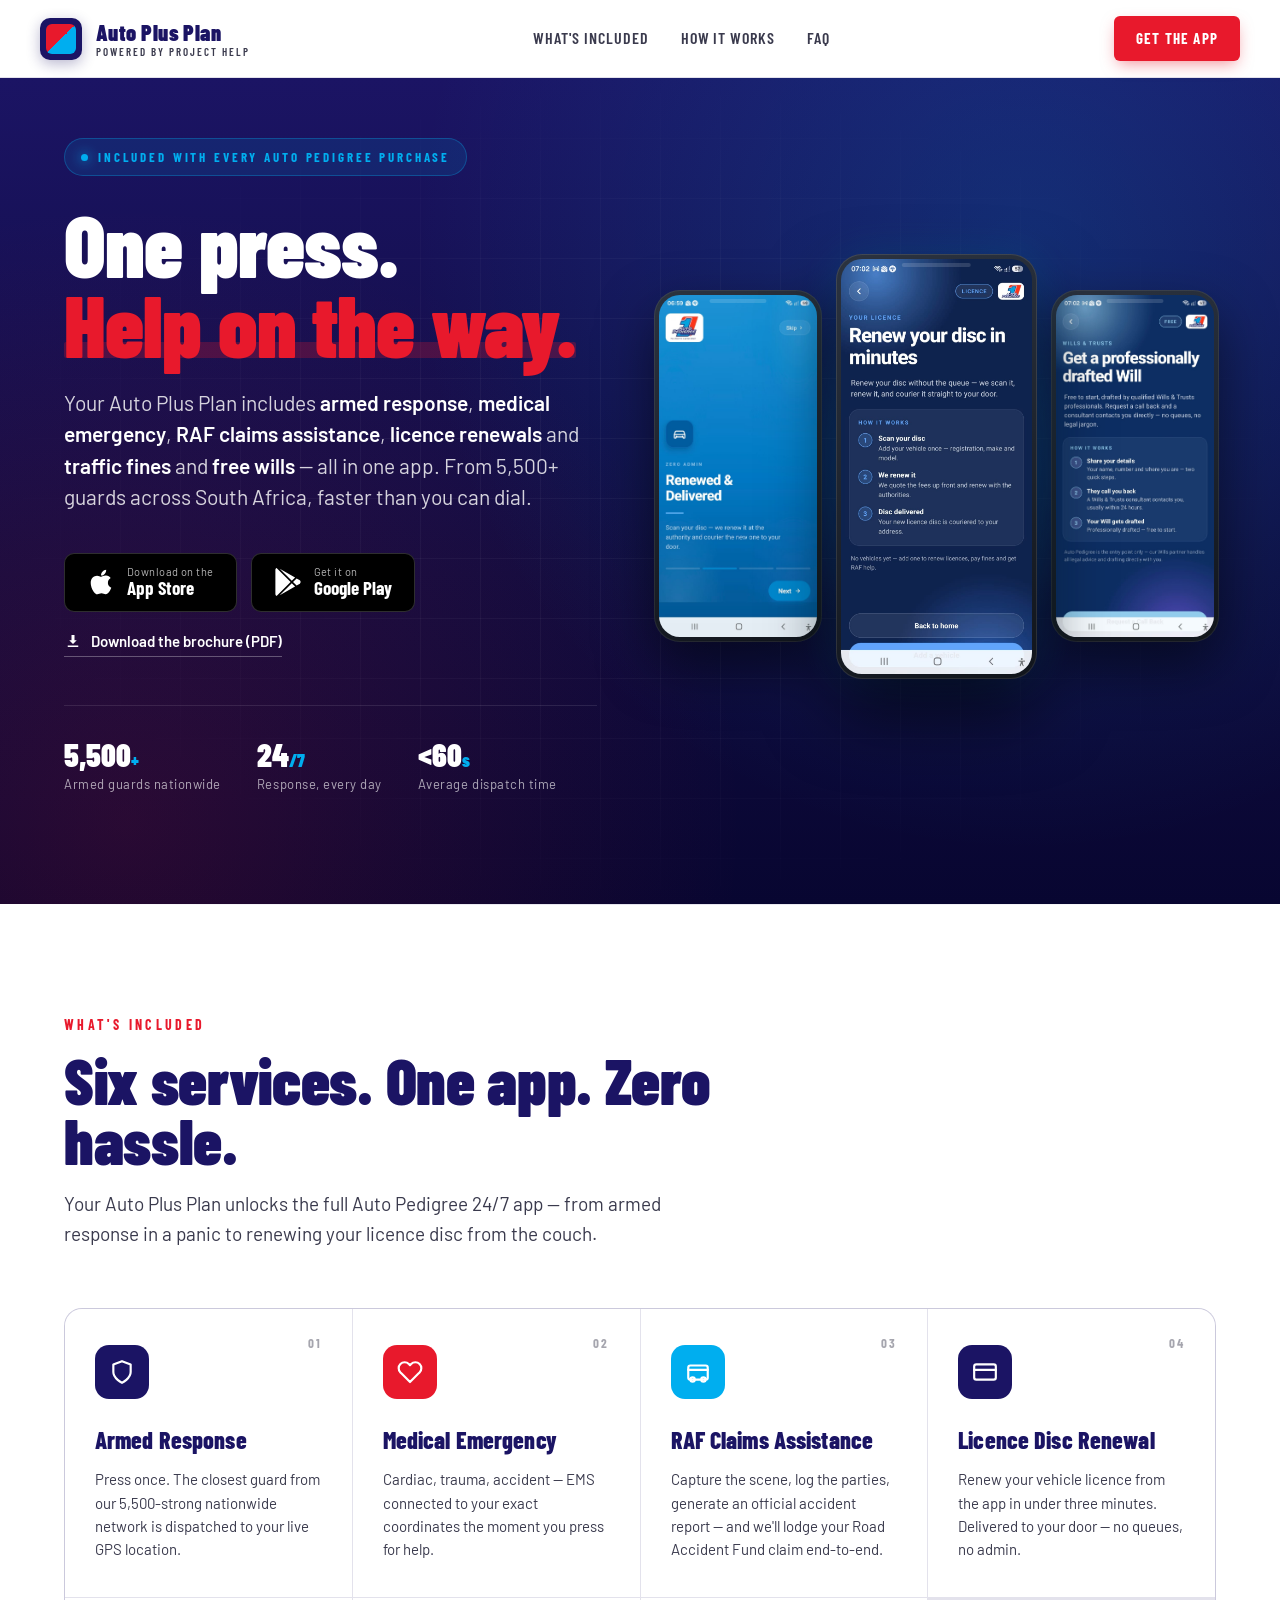
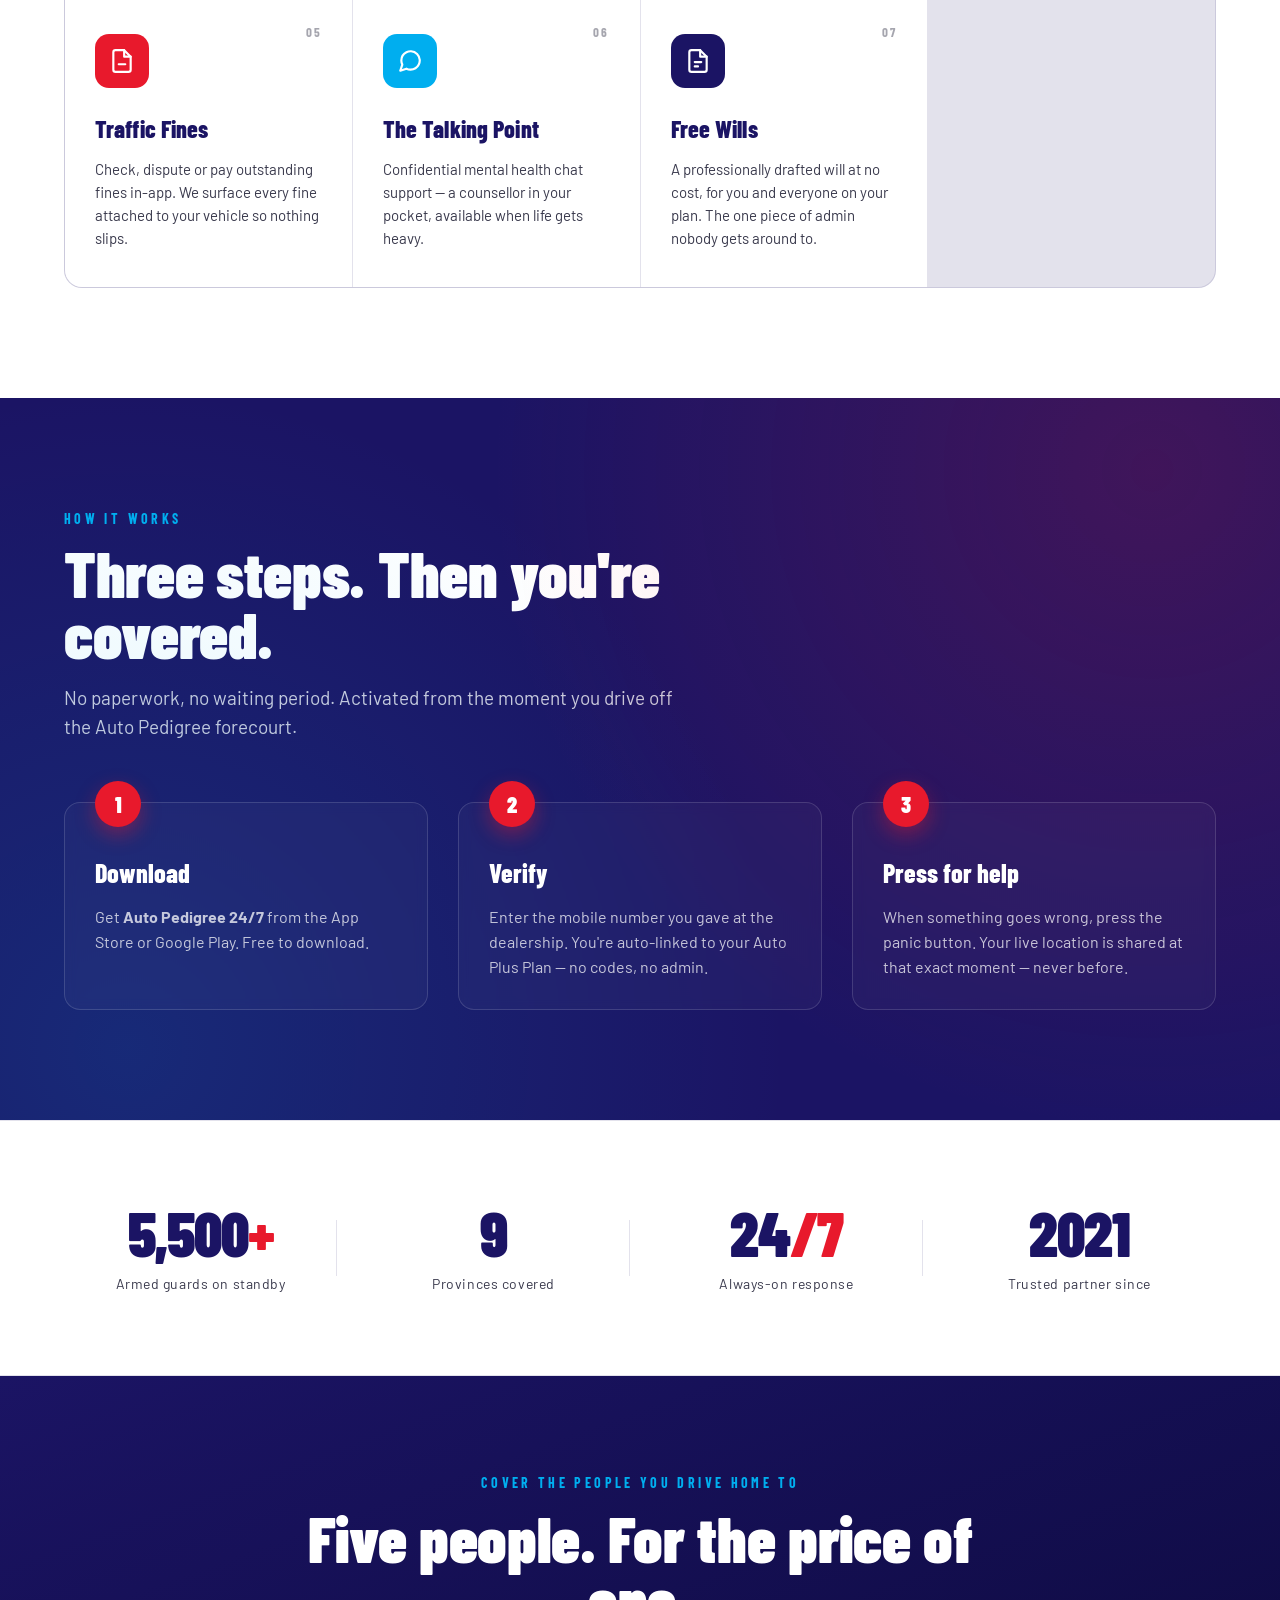
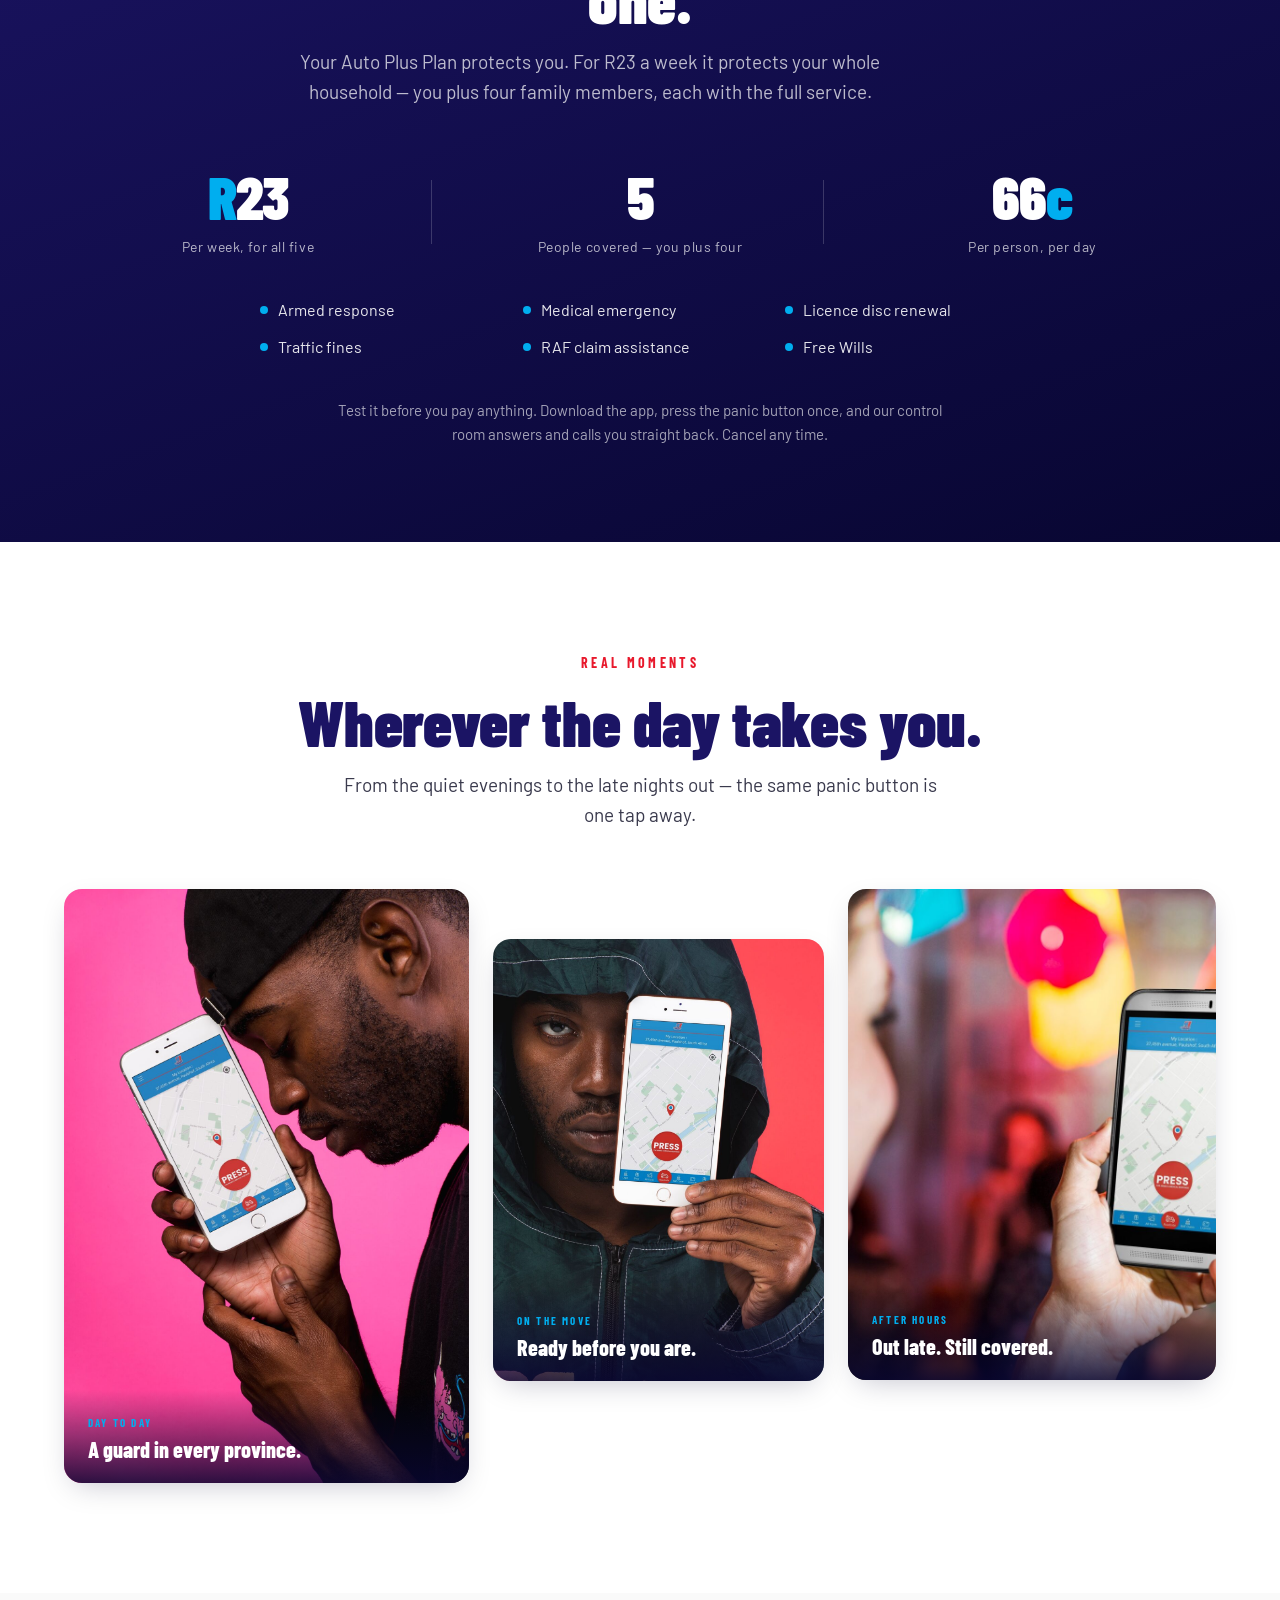
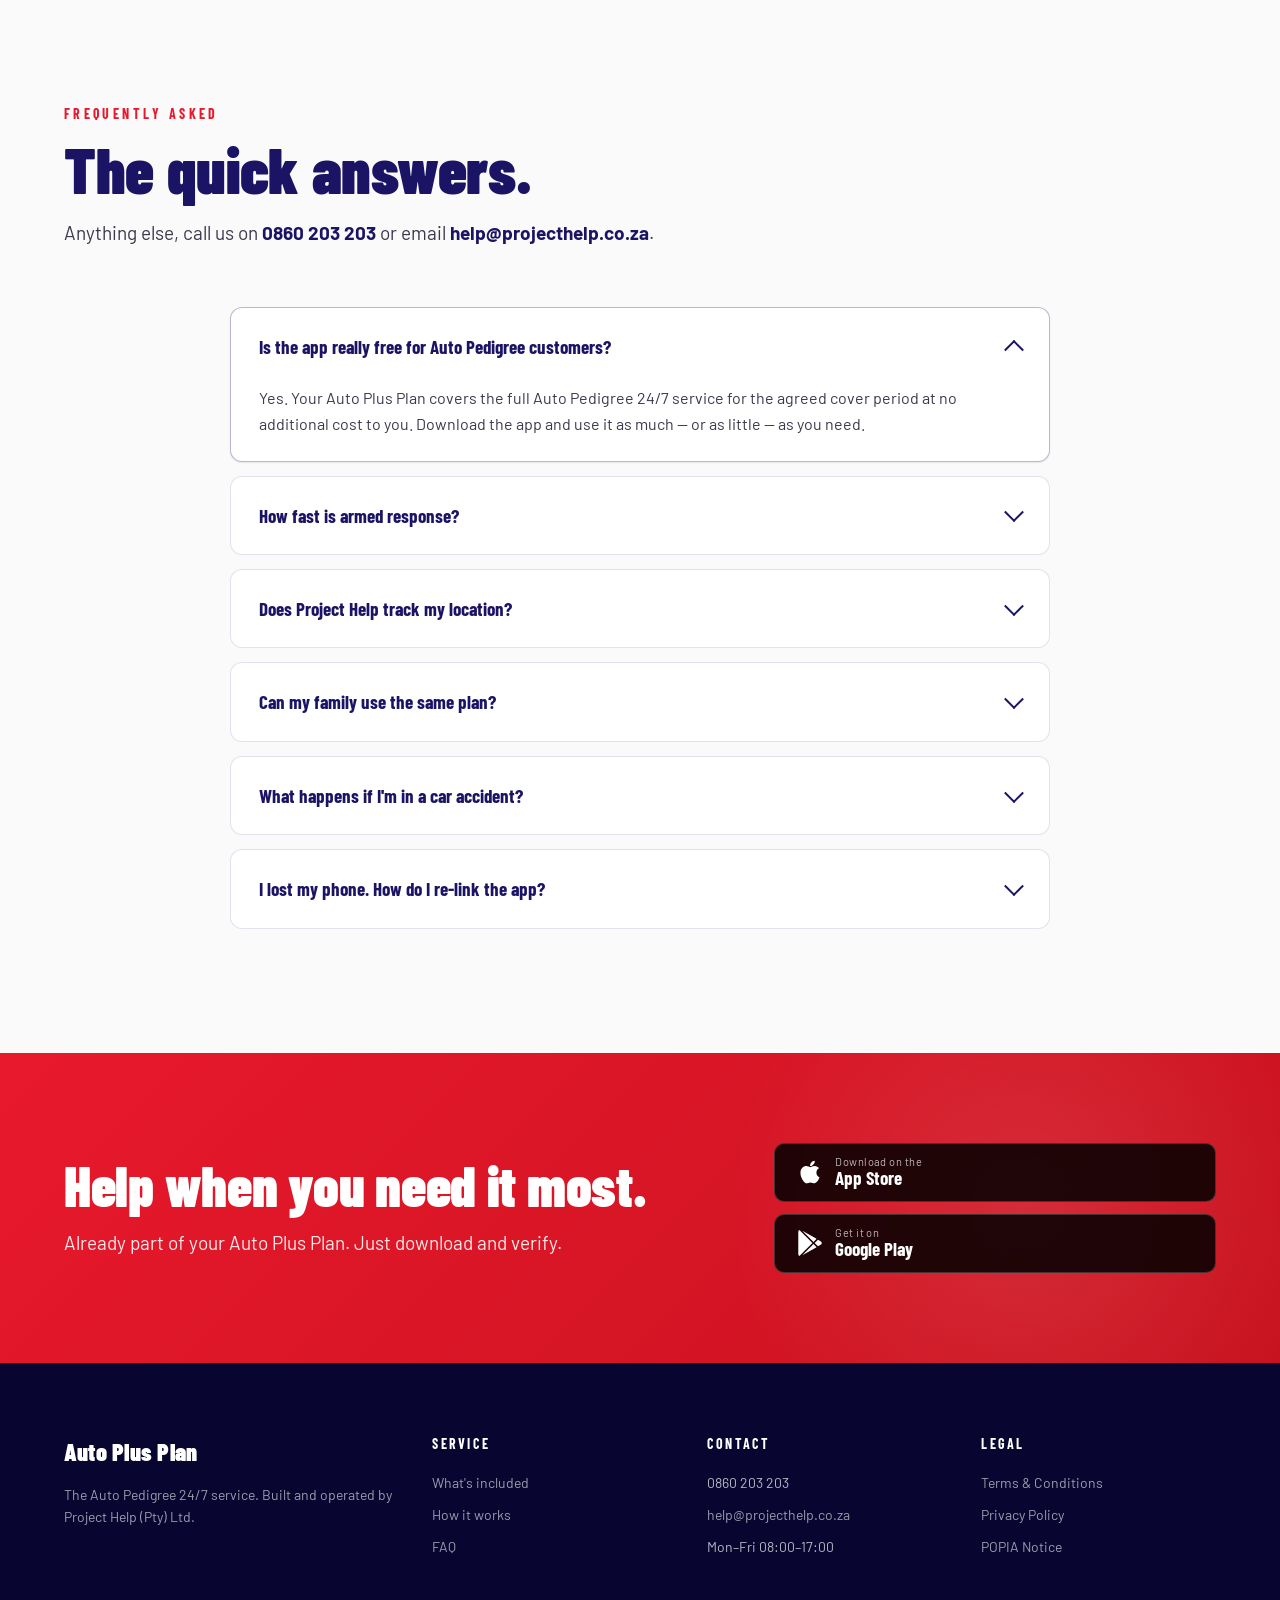
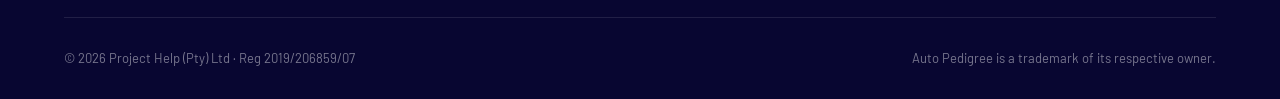
==== commit 9672e1af: "Serve the brochure from the site, so the SMS can carry a branded link JD wants one URL he can put in" ====
--- a/docs/index.html
+++ b/docs/index.html
@@ -786,6 +786,16 @@
           <span class="store-badge-text"><small>Get it on</small><span>Google Play</span></span>
         </a>
       </div>
+      <div class="fade-in delay-3" style="margin-top:18px">
+        <a href="auto-pedigree-247-brochure.pdf" download
+           style="display:inline-flex; align-items:center; gap:9px; color:#fff;
+                  text-decoration:none; font-weight:600; font-size:15px;
+                  border-bottom:1px solid rgba(255,255,255,.3); padding-bottom:3px;">
+          <svg viewBox="0 0 24 24" width="18" height="18" fill="currentColor" aria-hidden="true"><path d="M12 16l-5-5h3V4h4v7h3l-5 5Zm-7 2h14v2H5v-2Z"/></svg>
+          Download the brochure (PDF)
+        </a>
+      </div>
+
       <div class="hero-trust fade-in delay-3">
         <div class="trust-item">
           <div class="trust-num">5,500<span class="small">+</span></div>
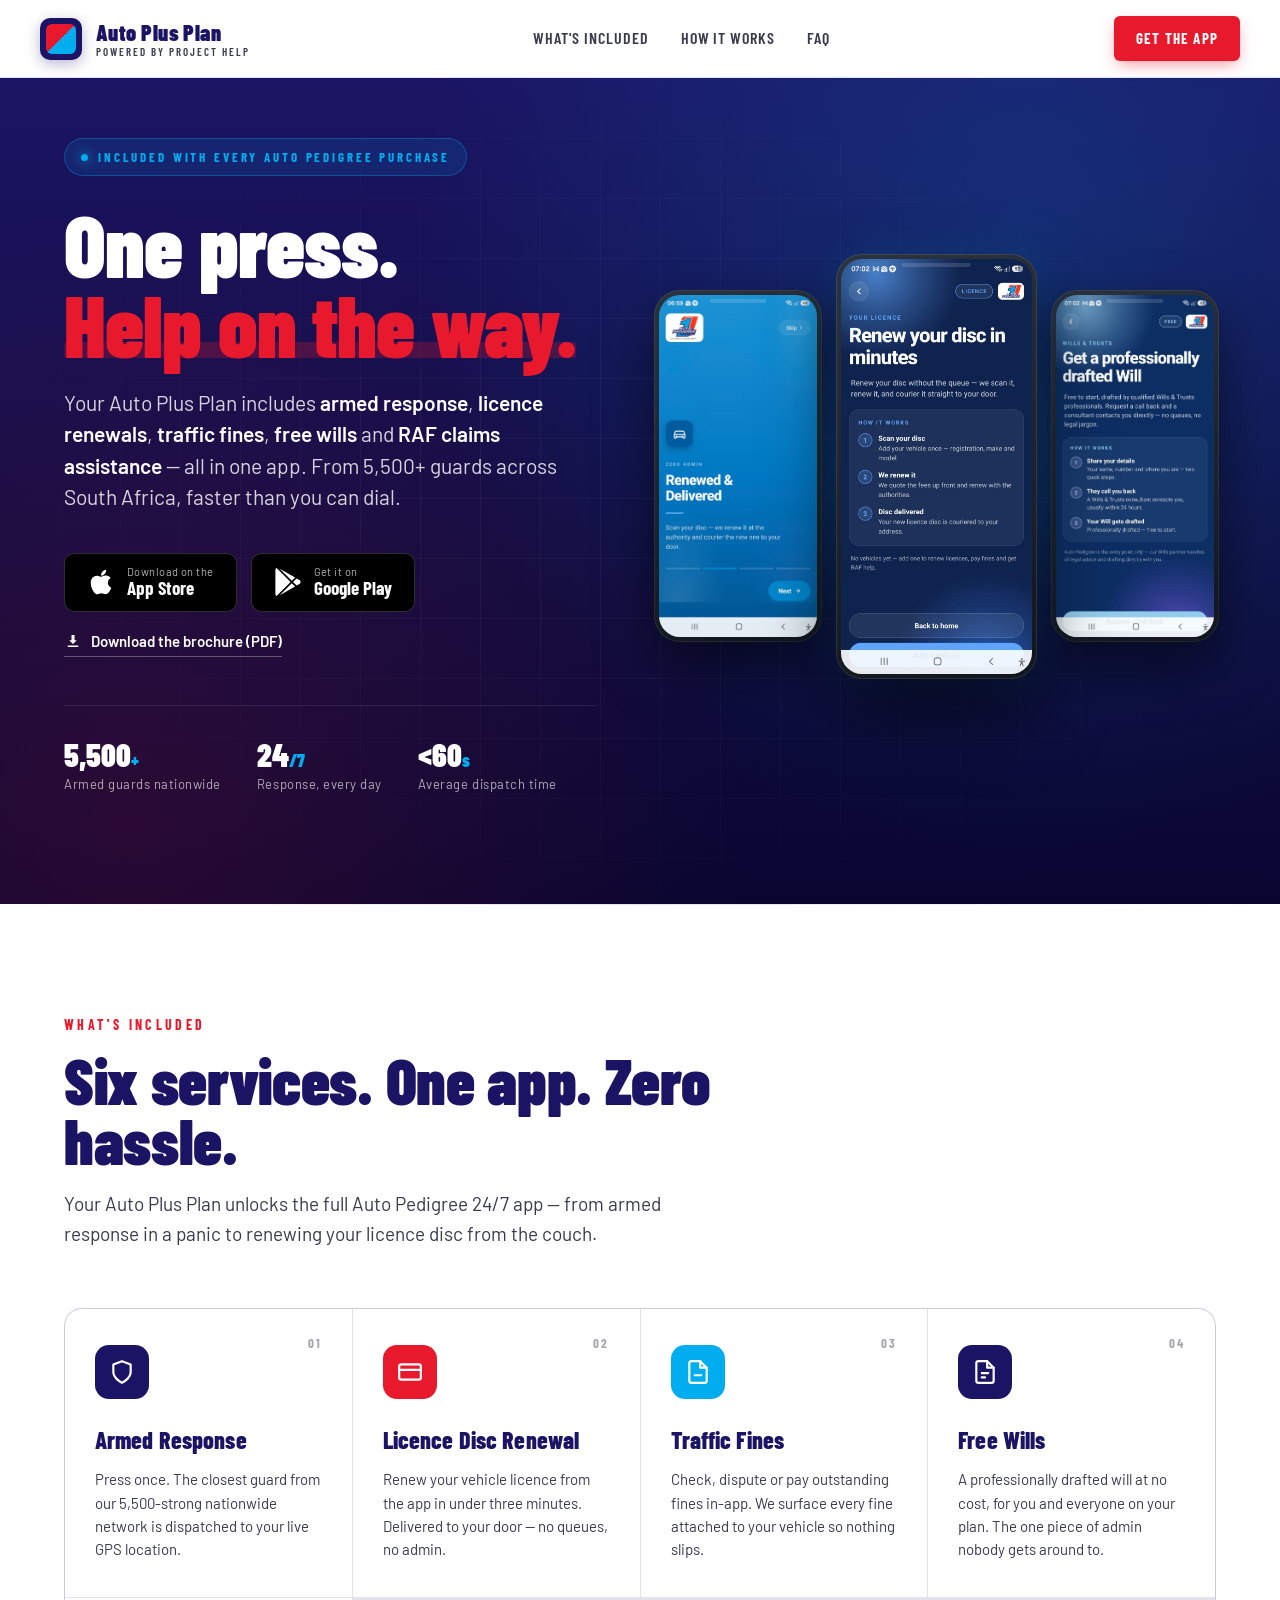
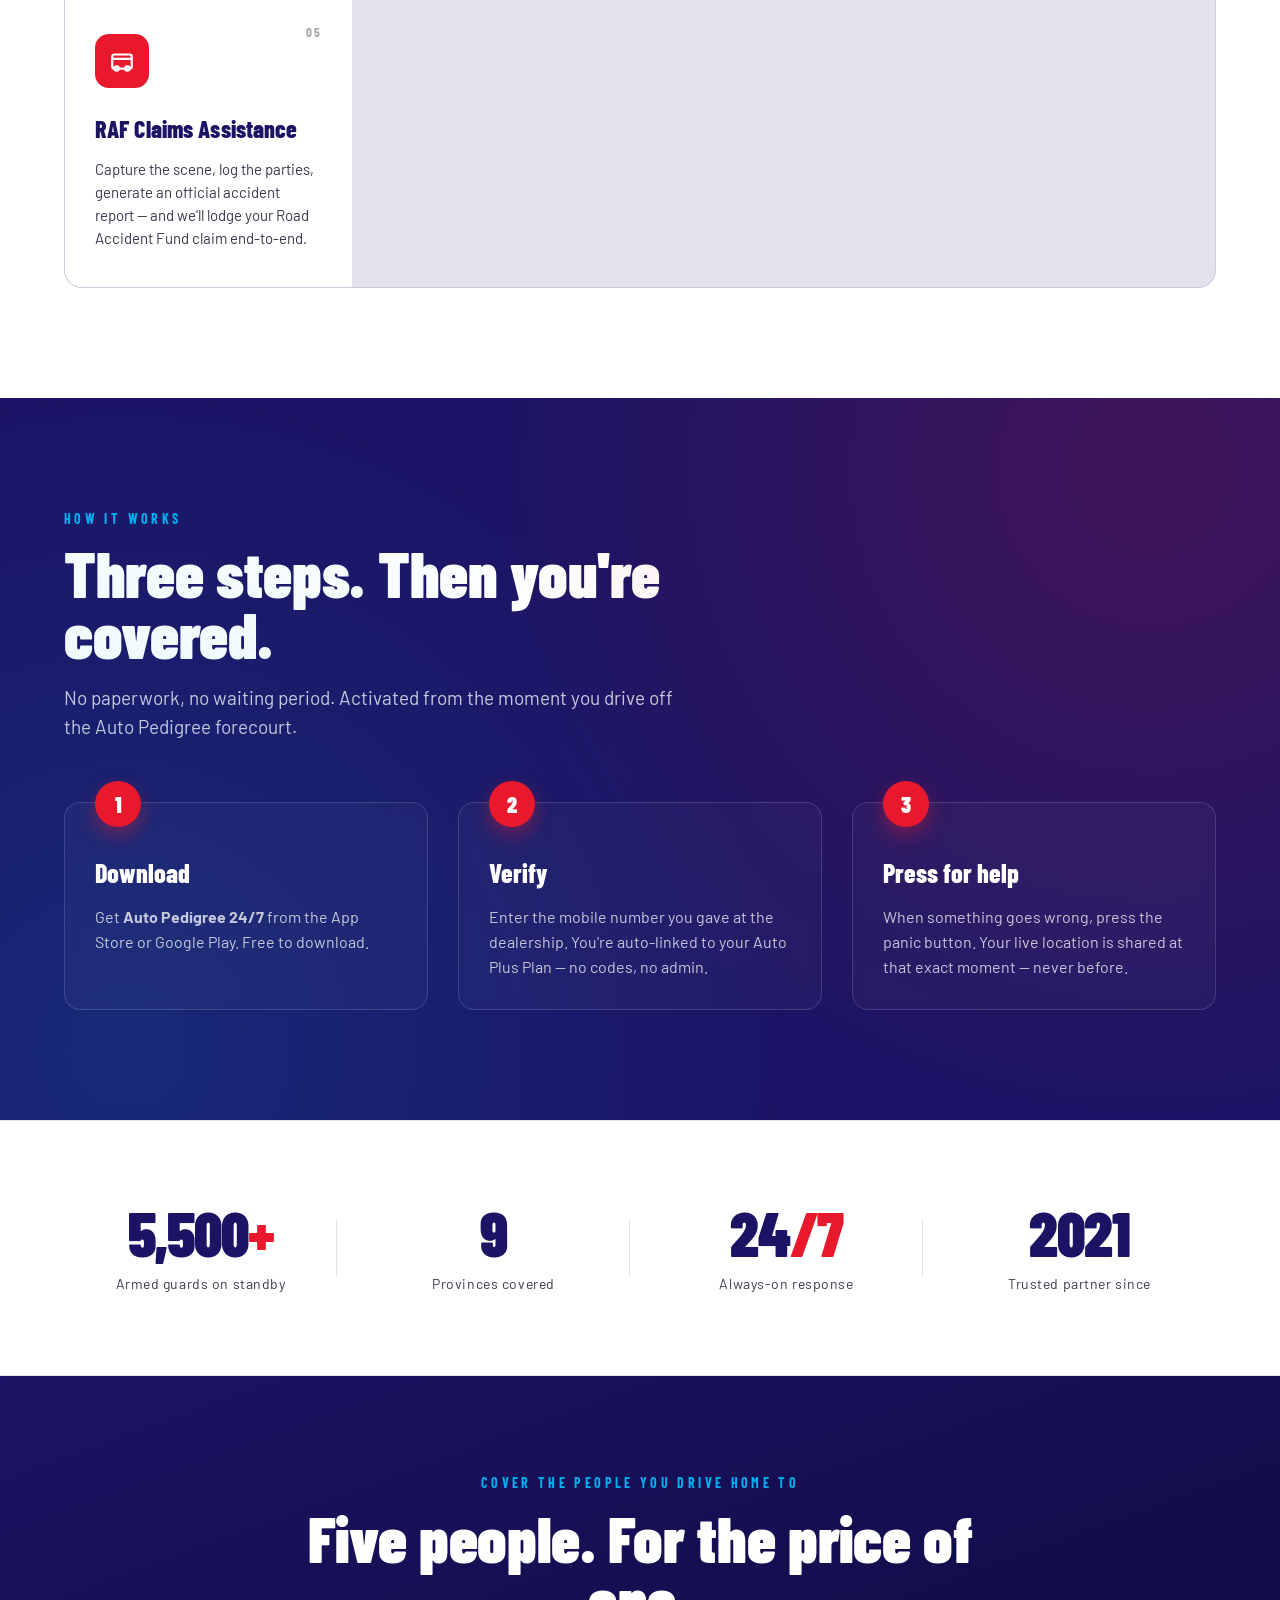
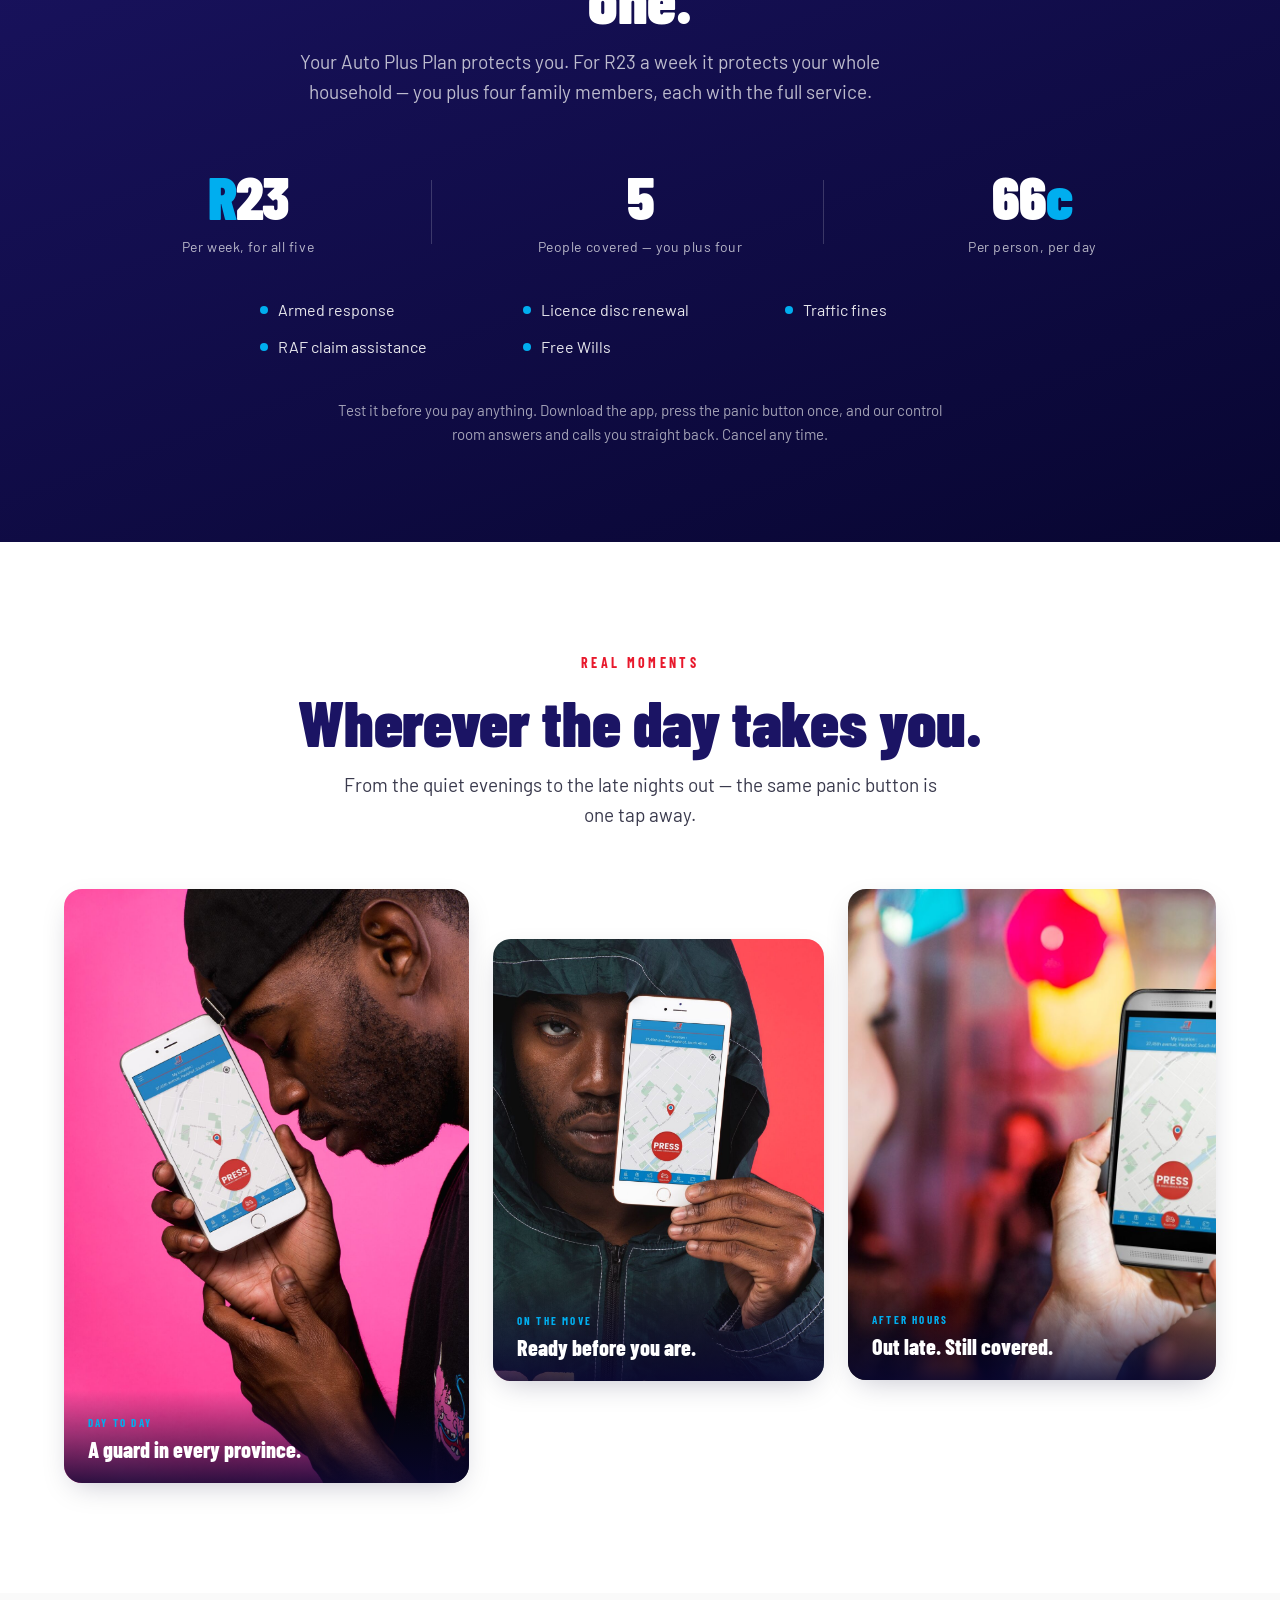
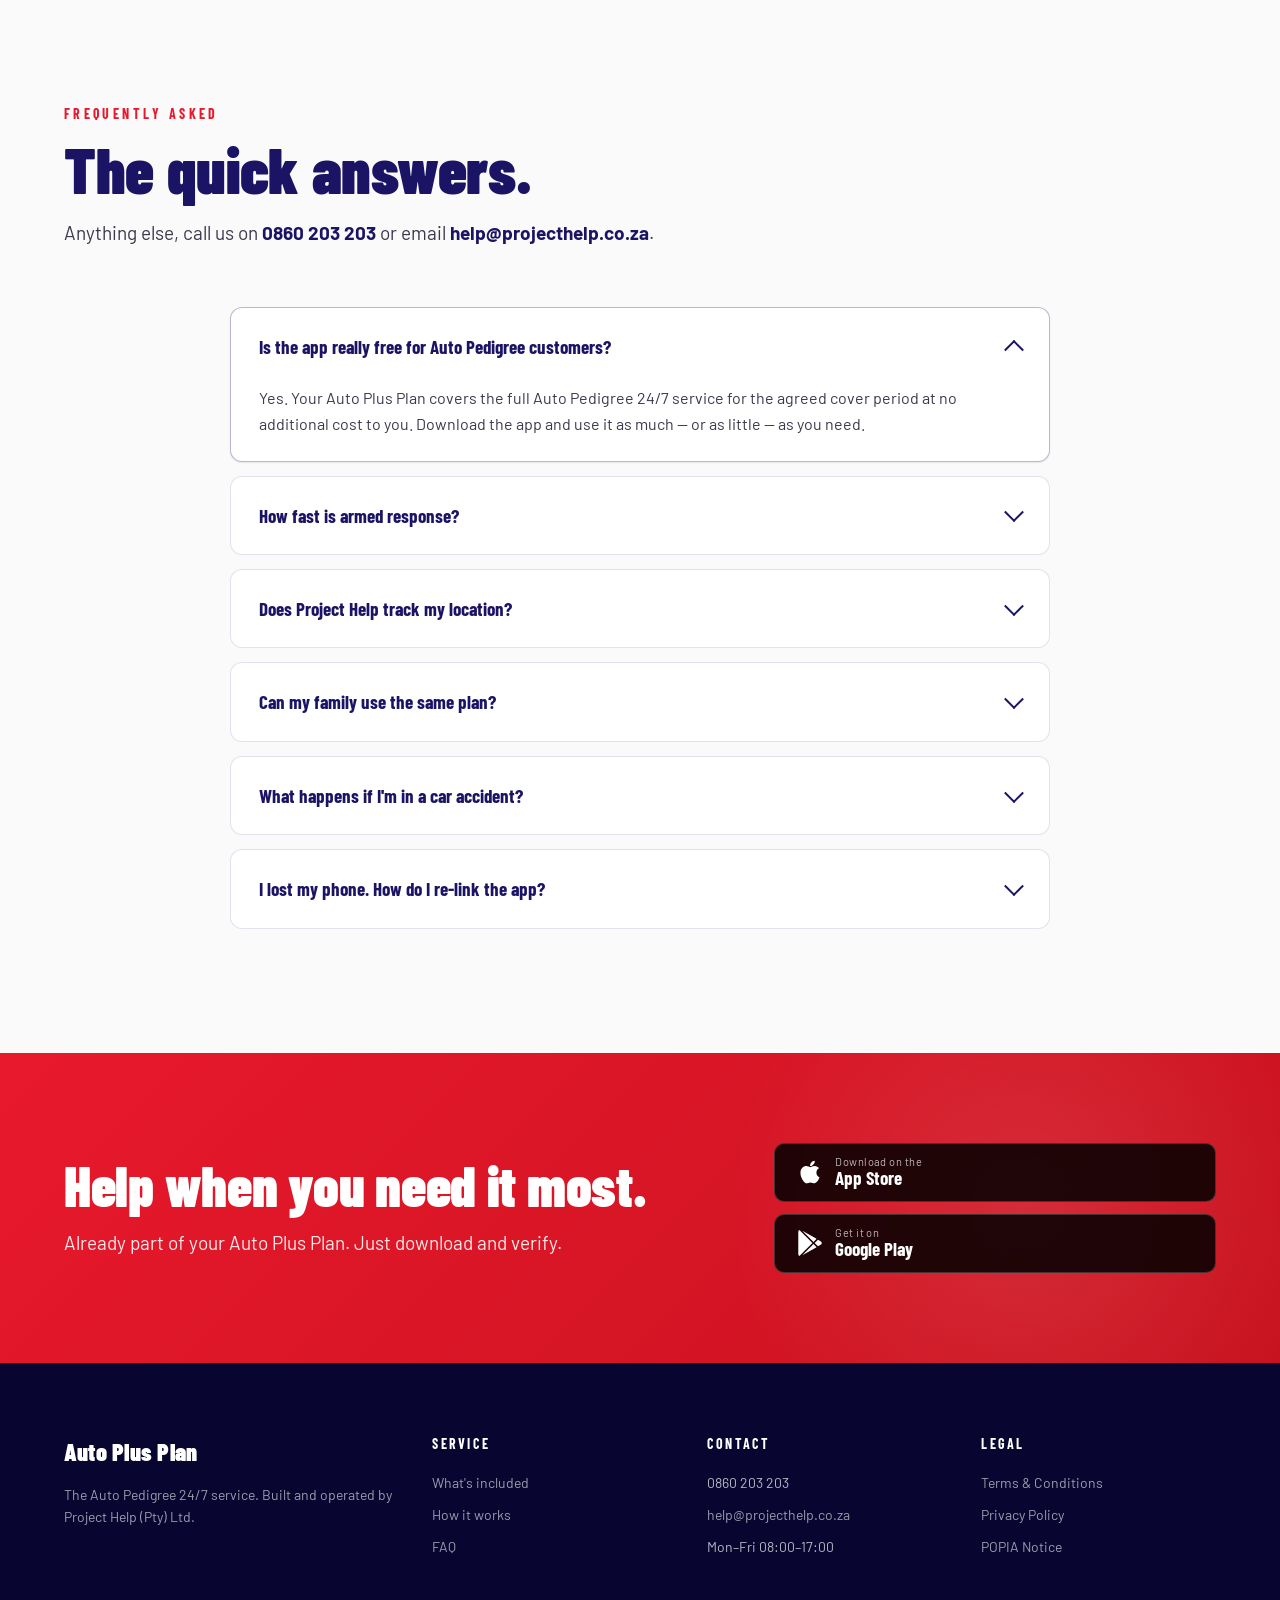
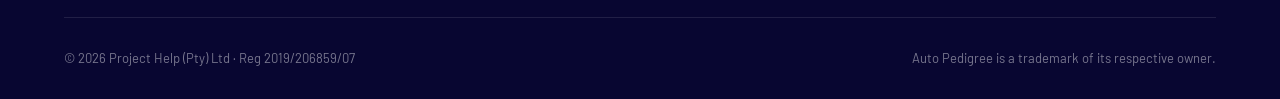
==== commit c8a72014: "landing page: no medical response, no mental health, RAF last JD asked whether the page had been reb" ====
--- a/docs/index.html
+++ b/docs/index.html
@@ -4,9 +4,9 @@
 <meta charset="UTF-8" />
 <meta name="viewport" content="width=device-width, initial-scale=1.0" />
 <title>Auto Plus Plan — Powered by Project Help</title>
-<meta name="description" content="Armed response, medical emergencies, RAF claims, licence renewals and traffic fines — all built into your Auto Pedigree Auto Plus Plan. One press. Help on the way." />
+<meta name="description" content="Armed response, licence renewals, traffic fines and RAF claims — all built into your Auto Pedigree Auto Plus Plan. One press. Help on the way." />
 <meta property="og:title" content="Auto Plus Plan — Help when you need it most" />
-<meta property="og:description" content="Your Auto Pedigree Auto Plus Plan includes armed response, medical emergency, RAF claims and more — all in one app. Available on App Store and Google Play." />
+<meta property="og:description" content="Your Auto Pedigree Auto Plus Plan includes armed response, licence renewals, traffic fines, RAF claims and Free Wills — all in one app. Available on App Store and Google Play." />
 <meta property="og:type" content="website" />
 <link rel="preconnect" href="https://fonts.googleapis.com" />
 <link rel="preconnect" href="https://fonts.gstatic.com" crossorigin />
@@ -774,7 +774,7 @@
         <span class="accent">Help on the way.</span>
       </h1>
       <p class="hero-sub fade-in delay-2">
-        Your Auto Plus Plan includes <strong>armed response</strong>, <strong>medical emergency</strong>, <strong>RAF claims assistance</strong>, <strong>licence renewals</strong> and <strong>traffic fines</strong> and <strong>free wills</strong> — all in one app. From 5,500+ guards across South Africa, faster than you can dial.
+        Your Auto Plus Plan includes <strong>armed response</strong>, <strong>licence renewals</strong>, <strong>traffic fines</strong>, <strong>free wills</strong> and <strong>RAF claims assistance</strong> — all in one app. From 5,500+ guards across South Africa, faster than you can dial.
       </p>
       <div class="hero-ctas fade-in delay-3" id="download">
         <a href="#" class="store-badge" aria-label="Download on the App Store">
@@ -847,58 +847,42 @@
         <div class="svc-body">Press once. The closest guard from our 5,500-strong nationwide network is dispatched to your live GPS location.</div>
       </div>
 
+      
+
       <div class="svc">
         <div class="svc-num">02</div>
         <div class="svc-icon">
-          <svg viewBox="0 0 24 24" fill="none" stroke="currentColor" stroke-width="2" stroke-linecap="round" stroke-linejoin="round"><path d="M20.84 4.61a5.5 5.5 0 0 0-7.78 0L12 5.67l-1.06-1.06a5.5 5.5 0 0 0-7.78 7.78l1.06 1.06L12 21.23l7.78-7.78 1.06-1.06a5.5 5.5 0 0 0 0-7.78z"/></svg>
-        </div>
-        <div class="svc-title">Medical Emergency</div>
-        <div class="svc-body">Cardiac, trauma, accident — EMS connected to your exact coordinates the moment you press for help.</div>
+          <svg viewBox="0 0 24 24" fill="none" stroke="currentColor" stroke-width="2" stroke-linecap="round" stroke-linejoin="round"><rect x="2" y="5" width="20" height="14" rx="2"/><line x1="2" y1="10" x2="22" y2="10"/></svg>
+        </div>
+        <div class="svc-title">Licence Disc Renewal</div>
+        <div class="svc-body">Renew your vehicle licence from the app in under three minutes. Delivered to your door — no queues, no admin.</div>
       </div>
 
       <div class="svc">
         <div class="svc-num">03</div>
         <div class="svc-icon">
-          <svg viewBox="0 0 24 24" fill="none" stroke="currentColor" stroke-width="2" stroke-linecap="round" stroke-linejoin="round"><rect x="3" y="6" width="18" height="13" rx="2"/><circle cx="7" cy="19" r="2"/><circle cx="17" cy="19" r="2"/><path d="M3 10h18"/></svg>
-        </div>
-        <div class="svc-title">RAF Claims Assistance</div>
-        <div class="svc-body">Capture the scene, log the parties, generate an official accident report — and we'll lodge your Road Accident Fund claim end-to-end.</div>
+          <svg viewBox="0 0 24 24" fill="none" stroke="currentColor" stroke-width="2" stroke-linecap="round" stroke-linejoin="round"><path d="M14 2H6a2 2 0 0 0-2 2v16a2 2 0 0 0 2 2h12a2 2 0 0 0 2-2V8z"/><polyline points="14 2 14 8 20 8"/><line x1="9" y1="15" x2="15" y2="15"/></svg>
+        </div>
+        <div class="svc-title">Traffic Fines</div>
+        <div class="svc-body">Check, dispute or pay outstanding fines in-app. We surface every fine attached to your vehicle so nothing slips.</div>
       </div>
 
       <div class="svc">
         <div class="svc-num">04</div>
         <div class="svc-icon">
-          <svg viewBox="0 0 24 24" fill="none" stroke="currentColor" stroke-width="2" stroke-linecap="round" stroke-linejoin="round"><rect x="2" y="5" width="20" height="14" rx="2"/><line x1="2" y1="10" x2="22" y2="10"/></svg>
-        </div>
-        <div class="svc-title">Licence Disc Renewal</div>
-        <div class="svc-body">Renew your vehicle licence from the app in under three minutes. Delivered to your door — no queues, no admin.</div>
+          <svg viewBox="0 0 24 24" fill="none" stroke="currentColor" stroke-width="2" stroke-linecap="round" stroke-linejoin="round"><path d="M14 2H6a2 2 0 0 0-2 2v16a2 2 0 0 0 2 2h12a2 2 0 0 0 2-2V8z"/><polyline points="14 2 14 8 20 8"/><path d="M9 13h6"/><path d="M9 17h3"/></svg>
+        </div>
+        <div class="svc-title">Free Wills</div>
+        <div class="svc-body">A professionally drafted will at no cost, for you and everyone on your plan. The one piece of admin nobody gets around to.</div>
       </div>
 
       <div class="svc">
         <div class="svc-num">05</div>
         <div class="svc-icon">
-          <svg viewBox="0 0 24 24" fill="none" stroke="currentColor" stroke-width="2" stroke-linecap="round" stroke-linejoin="round"><path d="M14 2H6a2 2 0 0 0-2 2v16a2 2 0 0 0 2 2h12a2 2 0 0 0 2-2V8z"/><polyline points="14 2 14 8 20 8"/><line x1="9" y1="15" x2="15" y2="15"/></svg>
-        </div>
-        <div class="svc-title">Traffic Fines</div>
-        <div class="svc-body">Check, dispute or pay outstanding fines in-app. We surface every fine attached to your vehicle so nothing slips.</div>
-      </div>
-
-      <div class="svc">
-        <div class="svc-num">06</div>
-        <div class="svc-icon">
-          <svg viewBox="0 0 24 24" fill="none" stroke="currentColor" stroke-width="2" stroke-linecap="round" stroke-linejoin="round"><path d="M21 11.5a8.38 8.38 0 0 1-.9 3.8 8.5 8.5 0 0 1-7.6 4.7 8.38 8.38 0 0 1-3.8-.9L3 21l1.9-5.7a8.38 8.38 0 0 1-.9-3.8 8.5 8.5 0 0 1 4.7-7.6 8.38 8.38 0 0 1 3.8-.9h.5a8.48 8.48 0 0 1 8 8v.5z"/></svg>
-        </div>
-        <div class="svc-title">The Talking Point</div>
-        <div class="svc-body">Confidential mental health chat support — a counsellor in your pocket, available when life gets heavy.</div>
-      </div>
-
-      <div class="svc">
-        <div class="svc-num">07</div>
-        <div class="svc-icon">
-          <svg viewBox="0 0 24 24" fill="none" stroke="currentColor" stroke-width="2" stroke-linecap="round" stroke-linejoin="round"><path d="M14 2H6a2 2 0 0 0-2 2v16a2 2 0 0 0 2 2h12a2 2 0 0 0 2-2V8z"/><polyline points="14 2 14 8 20 8"/><path d="M9 13h6"/><path d="M9 17h3"/></svg>
-        </div>
-        <div class="svc-title">Free Wills</div>
-        <div class="svc-body">A professionally drafted will at no cost, for you and everyone on your plan. The one piece of admin nobody gets around to.</div>
+          <svg viewBox="0 0 24 24" fill="none" stroke="currentColor" stroke-width="2" stroke-linecap="round" stroke-linejoin="round"><rect x="3" y="6" width="18" height="13" rx="2"/><circle cx="7" cy="19" r="2"/><circle cx="17" cy="19" r="2"/><path d="M3 10h18"/></svg>
+        </div>
+        <div class="svc-title">RAF Claims Assistance</div>
+        <div class="svc-body">Capture the scene, log the parties, generate an official accident report — and we'll lodge your Road Accident Fund claim end-to-end.</div>
       </div>
     </div>
   </div>
@@ -981,7 +965,6 @@
 
     <ul class="family-list">
       <li>Armed response</li>
-      <li>Medical emergency</li>
       <li>Licence disc renewal</li>
       <li>Traffic fines</li>
       <li>RAF claim assistance</li>
@@ -1059,7 +1042,7 @@
       <details class="faq-item">
         <summary>Can my family use the same plan?</summary>
         <div class="faq-answer">
-          Yes. Family cover is <strong>R23 a week for five people</strong> — you plus four family members — which works out to 66c per person per day. Everyone gets the full service: armed response, medical emergency, licence disc renewal, traffic fines, RAF claim assistance and Free Wills. Add it in the app, or call us on 0860 203 203.
+          Yes. Family cover is <strong>R23 a week for five people</strong> — you plus four family members — which works out to 66c per person per day. Everyone gets the full service: armed response, licence disc renewal, traffic fines, Free Wills and RAF claim assistance. Add it in the app, or call us on 0860 203 203.
         </div>
       </details>
       <details class="faq-item">
